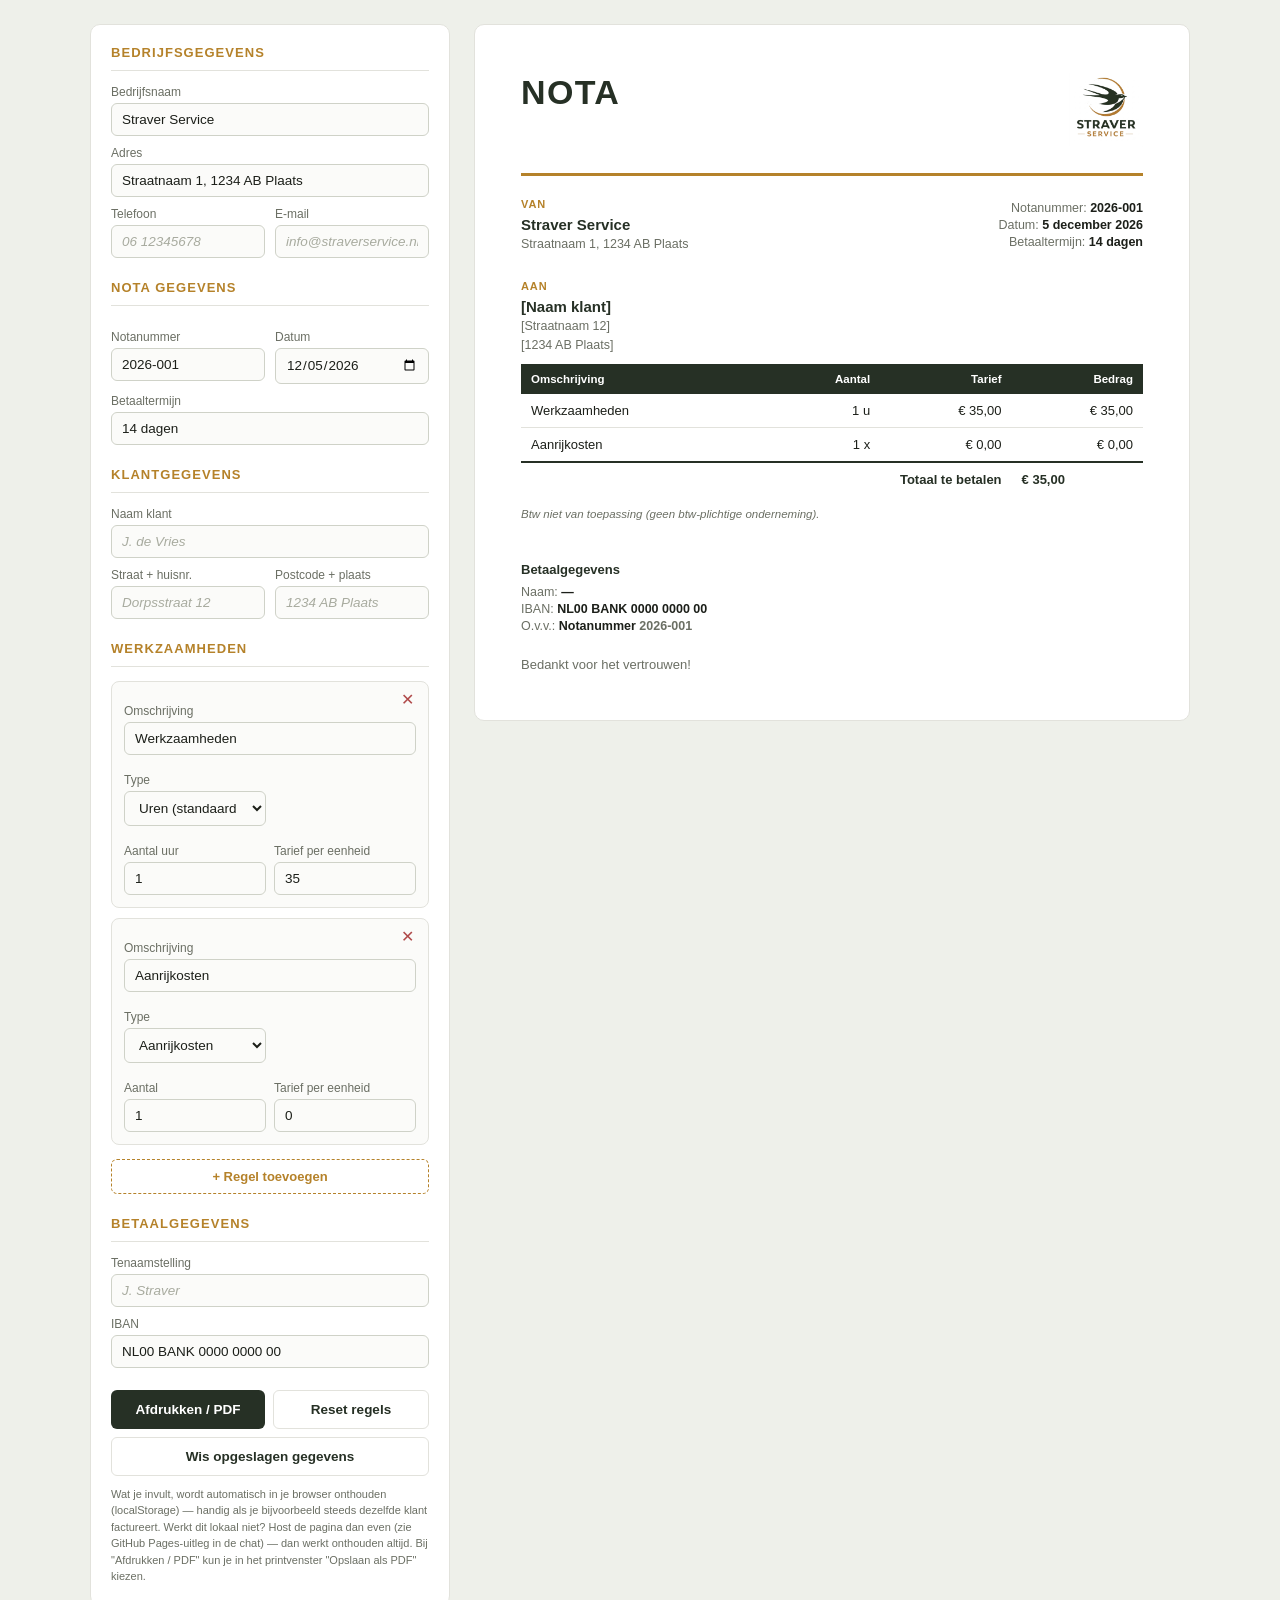
==== index.html @ b3e82c2b "Rename nota_generator_straver_service.html to index.html" ====
<!DOCTYPE html>
<html lang="nl">
<head>
<meta charset="UTF-8">
<meta name="viewport" content="width=device-width, initial-scale=1.0">
<title>Nota generator — Straver Service</title>
<style>
  :root{
    --dark:#263025;
    --dark-soft:#3a4636;
    --gold:#B5822A;
    --gold-soft:#d9ac5c;
    --paper:#ffffff;
    --bg:#eef0ea;
    --line:#e2e2dc;
    --text:#1c1f19;
    --muted:#6b6f64;
  }
  *{box-sizing:border-box;}
  body{
    margin:0;
    font-family: "Segoe UI", Arial, sans-serif;
    background:var(--bg);
    color:var(--text);
    padding:24px;
  }
  .app{
    max-width:1100px;
    margin:0 auto;
    display:grid;
    grid-template-columns: 360px 1fr;
    gap:24px;
  }
  @media (max-width: 880px){
    .app{grid-template-columns: 1fr;}
  }

  /* ---- Controls panel ---- */
  .panel{
    background:var(--paper);
    border:1px solid var(--line);
    border-radius:10px;
    padding:20px;
    align-self:start;
    position:sticky;
    top:24px;
  }
  .panel h2{
    font-size:13px;
    letter-spacing:.08em;
    text-transform:uppercase;
    color:var(--gold);
    margin:0 0 14px 0;
    border-bottom:1px solid var(--line);
    padding-bottom:10px;
  }
  .panel h2.second{ margin-top:22px; }
  label{
    display:block;
    font-size:12px;
    color:var(--muted);
    margin:10px 0 4px;
  }
  input[type=text], input[type=number], input[type=date], select, textarea{
    width:100%;
    padding:8px 10px;
    border:1px solid #cfd2c8;
    border-radius:6px;
    font-size:13.5px;
    font-family:inherit;
    background:#fbfbf9;
    color:var(--text);
  }
  input:focus, select:focus, textarea:focus{
    outline:2px solid var(--gold-soft);
    outline-offset:0;
    border-color:var(--gold);
  }
  ::placeholder{
    color:#a8ab9f;
    opacity:1;
    font-style:italic;
  }
  .row2{ display:grid; grid-template-columns:1fr 1fr; gap:10px; }

  .lines{ margin-top:8px; }
  .line-card{
    border:1px solid var(--line);
    border-radius:8px;
    padding:12px;
    margin-bottom:10px;
    background:#fbfbf9;
    position:relative;
  }
  .line-card .remove{
    position:absolute;
    top:8px; right:8px;
    border:none;
    background:none;
    color:#b04a4a;
    font-size:16px;
    cursor:pointer;
    line-height:1;
    padding:2px 6px;
    border-radius:4px;
  }
  .line-card .remove:hover{ background:#f4dede; }
  .line-grid{
    display:grid;
    grid-template-columns: 1fr 1fr;
    gap:8px;
  }
  .line-grid .full{ grid-column:1 / -1; }

  .add-btn{
    width:100%;
    padding:9px;
    border:1px dashed var(--gold);
    background:transparent;
    color:var(--gold);
    border-radius:6px;
    cursor:pointer;
    font-size:13px;
    font-weight:600;
    margin-top:4px;
  }
  .add-btn:hover{ background:#fbf3e6; }

  .actions{
    margin-top:22px;
    display:flex;
    gap:8px;
  }
  .btn{
    flex:1;
    padding:11px;
    border-radius:6px;
    border:none;
    font-size:13.5px;
    font-weight:600;
    cursor:pointer;
  }
  .btn-primary{ background:var(--dark); color:#fff; }
  .btn-primary:hover{ background:var(--dark-soft); }
  .btn-ghost{ background:#fff; color:var(--dark); border:1px solid var(--line); }
  .btn-ghost:hover{ background:#f4f4f0; }
  .hint{ font-size:11px; color:var(--muted); margin-top:10px; line-height:1.5; }

  /* ---- Preview / printable nota ---- */
  .preview-wrap{ min-width:0; }
  #nota{
    background:var(--paper);
    border:1px solid var(--line);
    border-radius:10px;
    padding:48px 46px;
    min-height:600px;
  }
  .nota-header{
    display:flex;
    justify-content:space-between;
    align-items:flex-start;
    margin-bottom:26px;
  }
  .nota-title{
    font-size:34px;
    font-weight:800;
    letter-spacing:.04em;
    color:var(--dark);
  }
  .nota-header img{
    height:74px;
    width:74px;
    object-fit:contain;
  }
  .nota-divider{
    border:none;
    border-top:3px solid var(--gold);
    margin:0 0 22px 0;
  }
  .grid-2{
    display:grid;
    grid-template-columns:1fr 1fr;
    gap:20px;
    margin-bottom:26px;
  }
  .block-label{
    font-size:11px;
    letter-spacing:.08em;
    color:var(--gold);
    font-weight:700;
    margin-bottom:6px;
  }
  .biz-name{ font-weight:700; font-size:15px; color:var(--dark); margin-bottom:2px;}
  .muted-line{ font-size:12.5px; color:var(--muted); line-height:1.5; }
  .kv{ font-size:12.5px; margin:3px 0; }
  .kv b{ color:var(--text); }
  .kv span{ color:var(--muted); }

  table.items{
    width:100%;
    border-collapse:collapse;
    margin-top:6px;
  }
  table.items thead th{
    background:var(--dark);
    color:#fff;
    font-size:11.5px;
    text-align:left;
    padding:9px 10px;
    font-weight:600;
  }
  table.items thead th.num{ text-align:right; }
  table.items tbody td{
    padding:9px 10px;
    border-bottom:1px solid var(--line);
    font-size:13px;
    vertical-align:top;
  }
  table.items tbody td.num{ text-align:right; white-space:nowrap; }
  table.items tfoot td{
    padding:9px 10px;
    font-size:13px;
  }
  .total-row td{
    font-weight:800;
    font-size:15px;
    color:var(--dark);
    border-top:2px solid var(--dark);
  }
  .btw-note{
    font-size:11.5px;
    color:var(--muted);
    font-style:italic;
    margin-top:12px;
  }
  .pay-block{
    margin-top:26px;
    padding-top:16px;
  }
  .pay-title{
    font-weight:700;
    color:var(--dark);
    font-size:13px;
    margin-bottom:8px;
  }
  .thanks{
    margin-top:24px;
    font-size:13px;
    color:var(--muted);
  }

  @media print{
    body{ background:#fff; padding:0; }
    .panel{ display:none; }
    .app{ display:block; }
    #nota{ border:none; border-radius:0; padding:0; }
    .preview-wrap{ margin:0; }
  }
</style>
</head>
<body>

<div class="app">

  <!-- ============ CONTROLS ============ -->
  <div class="panel">
    <h2>Bedrijfsgegevens</h2>
    <label>Bedrijfsnaam</label>
    <input type="text" id="bizName" value="Straver Service" placeholder="Straver Service">
    <label>Adres</label>
    <input type="text" id="bizStreet" value="Straatnaam 1, 1234 AB Plaats" placeholder="Straatnaam 1, 1234 AB Plaats">
    <div class="row2">
      <div>
        <label>Telefoon</label>
        <input type="text" id="bizPhone" placeholder="06 12345678">
      </div>
      <div>
        <label>E-mail</label>
        <input type="text" id="bizEmail" placeholder="info@straverservice.nl">
      </div>
    </div>

    <h2 class="second">Nota gegevens</h2>
    <div class="row2">
      <div>
        <label>Notanummer</label>
        <input type="text" id="notaNr" value="2026-001" placeholder="2026-001">
      </div>
      <div>
        <label>Datum</label>
        <input type="date" id="notaDate">
      </div>
    </div>
    <label>Betaaltermijn</label>
    <input type="text" id="payTerm" value="14 dagen" placeholder="14 dagen">

    <h2 class="second">Klantgegevens</h2>
    <label>Naam klant</label>
    <input type="text" id="clientName" placeholder="J. de Vries">
    <div class="row2">
      <div>
        <label>Straat + huisnr.</label>
        <input type="text" id="clientStreet" placeholder="Dorpsstraat 12">
      </div>
      <div>
        <label>Postcode + plaats</label>
        <input type="text" id="clientCity" placeholder="1234 AB Plaats">
      </div>
    </div>

    <h2 class="second">Werkzaamheden</h2>
    <div class="lines" id="lines"></div>
    <button class="add-btn" id="addLine" type="button">+ Regel toevoegen</button>

    <h2 class="second">Betaalgegevens</h2>
    <label>Tenaamstelling</label>
    <input type="text" id="payName" placeholder="J. Straver">
    <label>IBAN</label>
    <input type="text" id="iban" value="NL00 BANK 0000 0000 00" placeholder="NL00 BANK 0000 0000 00">

    <div class="actions">
      <button class="btn btn-primary" id="printBtn" type="button">Afdrukken / PDF</button>
      <button class="btn btn-ghost" id="resetBtn" type="button">Reset regels</button>
    </div>
    <div class="actions" style="margin-top:8px;">
      <button class="btn btn-ghost" id="clearSavedBtn" type="button" style="flex:1;">Wis opgeslagen gegevens</button>
    </div>
    <div class="hint">
      <span id="saveStatus" style="color:var(--gold); font-weight:600;"></span>
      Wat je invult, wordt automatisch in je browser onthouden (localStorage) — handig als je bijvoorbeeld steeds dezelfde klant factureert.
      Werkt dit lokaal niet? Host de pagina dan even (zie GitHub Pages-uitleg in de chat) — dan werkt onthouden altijd.
      Bij "Afdrukken / PDF" kun je in het printvenster "Opslaan als PDF" kiezen.
    </div>
  </div>

  <!-- ============ PREVIEW ============ -->
  <div class="preview-wrap">
    <div id="nota">
      <div class="nota-header">
        <div class="nota-title">NOTA</div>
        <img id="logoImg" src="[data-uri]" alt="Straver Service logo">
      </div>
      <hr class="nota-divider">

      <div class="grid-2">
        <div>
          <div class="block-label">VAN</div>
          <div class="biz-name" id="pvBizName">Straver Service</div>
          <div class="muted-line" id="pvBizStreet">Straatnaam 1, 1234 AB Plaats</div>
          <div class="muted-line" id="pvBizContact"></div>
        </div>
        <div style="text-align:right;">
          <div class="kv"><span>Notanummer:</span> <b id="pvNotaNr">2026-001</b></div>
          <div class="kv"><span>Datum:</span> <b id="pvDate">—</b></div>
          <div class="kv"><span>Betaaltermijn:</span> <b id="pvTerm">14 dagen</b></div>
        </div>
      </div>

      <div class="grid-2" style="margin-bottom:10px;">
        <div>
          <div class="block-label">AAN</div>
          <div class="biz-name" id="pvClientName">[Naam klant]</div>
          <div class="muted-line" id="pvClientStreet">[Straatnaam 12]</div>
          <div class="muted-line" id="pvClientCity">[1234 AB Plaats]</div>
        </div>
        <div></div>
      </div>

      <table class="items">
        <thead>
          <tr>
            <th>Omschrijving</th>
            <th class="num">Aantal</th>
            <th class="num">Tarief</th>
            <th class="num">Bedrag</th>
          </tr>
        </thead>
        <tbody id="itemsBody"></tbody>
        <tfoot>
          <tr class="total-row">
            <td colspan="3" style="text-align:right;">Totaal te betalen</td>
            <td class="num" id="pvTotal">€ 0,00</td>
          </tr>
        </tfoot>
      </table>
      <div class="btw-note">Btw niet van toepassing (geen btw-plichtige onderneming).</div>

      <div class="pay-block">
        <div class="pay-title">Betaalgegevens</div>
        <div class="kv"><span>Naam:</span> <b id="pvPayName">—</b></div>
        <div class="kv"><span>IBAN:</span> <b id="pvIban">NL00 BANK 0000 0000 00</b></div>
        <div class="kv"><span>O.v.v.:</span> <b>Notanummer <span id="pvNotaNr2">2026-001</span></b></div>
      </div>

      <div class="thanks">Bedankt voor het vertrouwen!</div>
    </div>
  </div>

</div>

<script>
const DEFAULT_RATE = 35;
const STORAGE_KEY = "straver-service-nota";

let lines = [
  { type: "uren", omschrijving: "Werkzaamheden", aantal: 1, tarief: DEFAULT_RATE },
  { type: "aanrij", omschrijving: "Aanrijkosten", aantal: 1, tarief: 0 }
];

const FIELD_IDS = ["bizName","bizStreet","bizPhone","bizEmail","notaNr","payTerm","clientName","clientStreet","clientCity","payName","iban"];

function saveState(){
  try{
    const data = { fields: {}, lines };
    FIELD_IDS.forEach(id => data.fields[id] = document.getElementById(id).value);
    localStorage.setItem(STORAGE_KEY, JSON.stringify(data));
    const status = document.getElementById("saveStatus");
    if(status){
      status.textContent = "Opgeslagen ✓";
      clearTimeout(status._t);
      status._t = setTimeout(() => status.textContent = "", 1500);
    }
  }catch(e){
    // localStorage not available (e.g. inside a sandboxed preview) — fail silently
  }
}

function loadState(){
  try{
    const raw = localStorage.getItem(STORAGE_KEY);
    if(!raw) return false;
    const data = JSON.parse(raw);
    if(data.fields){
      FIELD_IDS.forEach(id => {
        if(id in data.fields) document.getElementById(id).value = data.fields[id];
      });
    }
    if(Array.isArray(data.lines) && data.lines.length){
      lines = data.lines;
    }
    return true;
  }catch(e){
    return false;
  }
}

const linesEl = document.getElementById("lines");
const itemsBody = document.getElementById("itemsBody");

function fmtEuro(n){
  return "€ " + n.toLocaleString("nl-NL", {minimumFractionDigits:2, maximumFractionDigits:2});
}

function lineDescriptionPlaceholder(type){
  if(type === "uren") return "Onderhoud cv-ketel";
  if(type === "aanrij") return "Aanrijkosten (voorrijden)";
  return "Materiaalkosten";
}

function renderControls(){
  linesEl.innerHTML = "";
  lines.forEach((line, i) => {
    const card = document.createElement("div");
    card.className = "line-card";
    card.innerHTML = `
      <button type="button" class="remove" data-i="${i}" title="Regel verwijderen">✕</button>
      <div class="line-grid">
        <div class="full">
          <label>Omschrijving</label>
          <input type="text" data-field="omschrijving" data-i="${i}" value="${escapeAttr(line.omschrijving)}" placeholder="${lineDescriptionPlaceholder(line.type)}">
        </div>
        <div>
          <label>Type</label>
          <select data-field="type" data-i="${i}">
            <option value="uren" ${line.type==="uren"?"selected":""}>Uren (standaard €${DEFAULT_RATE}/u)</option>
            <option value="aanrij" ${line.type==="aanrij"?"selected":""}>Aanrijkosten</option>
            <option value="overig" ${line.type==="overig"?"selected":""}>Overig</option>
          </select>
        </div>
        <div></div>
        <div>
          <label>${line.type === "uren" ? "Aantal uur" : "Aantal"}</label>
          <input type="number" step="0.25" min="0" data-field="aantal" data-i="${i}" value="${line.aantal}" placeholder="${line.type === 'uren' ? '2' : '1'}">
        </div>
        <div>
          <label>Tarief per eenheid</label>
          <input type="number" step="0.01" min="0" data-field="tarief" data-i="${i}" value="${line.tarief}" placeholder="${line.type === 'uren' ? DEFAULT_RATE : '0'}">
        </div>
      </div>
    `;
    linesEl.appendChild(card);
  });

  linesEl.querySelectorAll("input, select").forEach(el => {
    el.addEventListener("input", onLineChange);
    el.addEventListener("change", onLineChange);
  });
  linesEl.querySelectorAll(".remove").forEach(btn => {
    btn.addEventListener("click", () => {
      lines.splice(Number(btn.dataset.i), 1);
      renderControls();
      renderPreview();
      saveState();
    });
  });
}

function onLineChange(e){
  const i = Number(e.target.dataset.i);
  const field = e.target.dataset.field;
  let val = e.target.value;

  if(field === "type"){
    lines[i].type = val;
    if(val === "uren" && (!lines[i].tarief || lines[i].tarief == 0)) lines[i].tarief = DEFAULT_RATE;
    renderControls(); // relabel "aantal" field
  } else if(field === "aantal" || field === "tarief"){
    lines[i][field] = parseFloat(val) || 0;
  } else {
    lines[i][field] = val;
  }
  renderPreview();
  saveState();
}

function escapeAttr(s){
  return String(s).replace(/"/g, "&quot;");
}
function escapeHtml(s){
  return String(s).replace(/&/g,"&amp;").replace(/</g,"&lt;").replace(/>/g,"&gt;");
}

function renderPreview(){
  // business
  document.getElementById("pvBizName").textContent = document.getElementById("bizName").value || "—";
  document.getElementById("pvBizStreet").textContent = document.getElementById("bizStreet").value || "";
  const phone = document.getElementById("bizPhone").value;
  const email = document.getElementById("bizEmail").value;
  document.getElementById("pvBizContact").textContent = [phone, email].filter(Boolean).join(" · ");

  // nota meta
  document.getElementById("pvNotaNr").textContent = document.getElementById("notaNr").value || "—";
  document.getElementById("pvNotaNr2").textContent = document.getElementById("notaNr").value || "—";
  const dateVal = document.getElementById("notaDate").value;
  document.getElementById("pvDate").textContent = dateVal ? formatDateNL(dateVal) : "—";
  document.getElementById("pvTerm").textContent = document.getElementById("payTerm").value || "—";

  // client
  document.getElementById("pvClientName").textContent = document.getElementById("clientName").value || "[Naam klant]";
  document.getElementById("pvClientStreet").textContent = document.getElementById("clientStreet").value || "[Straatnaam 12]";
  document.getElementById("pvClientCity").textContent = document.getElementById("clientCity").value || "[1234 AB Plaats]";

  // payment
  document.getElementById("pvPayName").textContent = document.getElementById("payName").value || "—";
  document.getElementById("pvIban").textContent = document.getElementById("iban").value || "—";

  // items
  itemsBody.innerHTML = "";
  let total = 0;
  lines.forEach(line => {
    const bedrag = (line.aantal || 0) * (line.tarief || 0);
    total += bedrag;
    const unitLabel = line.type === "uren" ? "u" : (line.type === "aanrij" ? "x" : "x");
    const tr = document.createElement("tr");
    tr.innerHTML = `
      <td>${escapeHtml(line.omschrijving || "")}</td>
      <td class="num">${line.aantal} ${unitLabel}</td>
      <td class="num">${fmtEuro(line.tarief || 0)}</td>
      <td class="num">${fmtEuro(bedrag)}</td>
    `;
    itemsBody.appendChild(tr);
  });
  document.getElementById("pvTotal").textContent = fmtEuro(total);
}

function formatDateNL(isoDate){
  const months = ["januari","februari","maart","april","mei","juni","juli","augustus","september","oktober","november","december"];
  const [y,m,d] = isoDate.split("-").map(Number);
  return `${d} ${months[m-1]} ${y}`;
}

// wire up top-level fields
["bizName","bizStreet","bizPhone","bizEmail","notaNr","notaDate","payTerm","clientName","clientStreet","clientCity","payName","iban"]
  .forEach(id => {
    document.getElementById(id).addEventListener("input", () => { renderPreview(); saveState(); });
    document.getElementById(id).addEventListener("change", () => { renderPreview(); saveState(); });
  });

document.getElementById("addLine").addEventListener("click", () => {
  lines.push({ type: "overig", omschrijving: "", aantal: 1, tarief: 0 });
  renderControls();
  renderPreview();
  saveState();
});

document.getElementById("resetBtn").addEventListener("click", () => {
  lines = [
    { type: "uren", omschrijving: "Werkzaamheden", aantal: 1, tarief: DEFAULT_RATE },
    { type: "aanrij", omschrijving: "Aanrijkosten", aantal: 1, tarief: 0 }
  ];
  renderControls();
  renderPreview();
  saveState();
});

document.getElementById("clearSavedBtn").addEventListener("click", () => {
  try{ localStorage.removeItem(STORAGE_KEY); }catch(e){}
  location.reload();
});

document.getElementById("printBtn").addEventListener("click", () => window.print());

// load previously saved data (if any), then set today's date, then render
const hadSavedData = loadState();
(function initDate(){
  const today = new Date();
  const iso = today.toISOString().slice(0,10);
  document.getElementById("notaDate").value = iso;
})();

renderControls();
renderPreview();
</script>

</body>
</html>
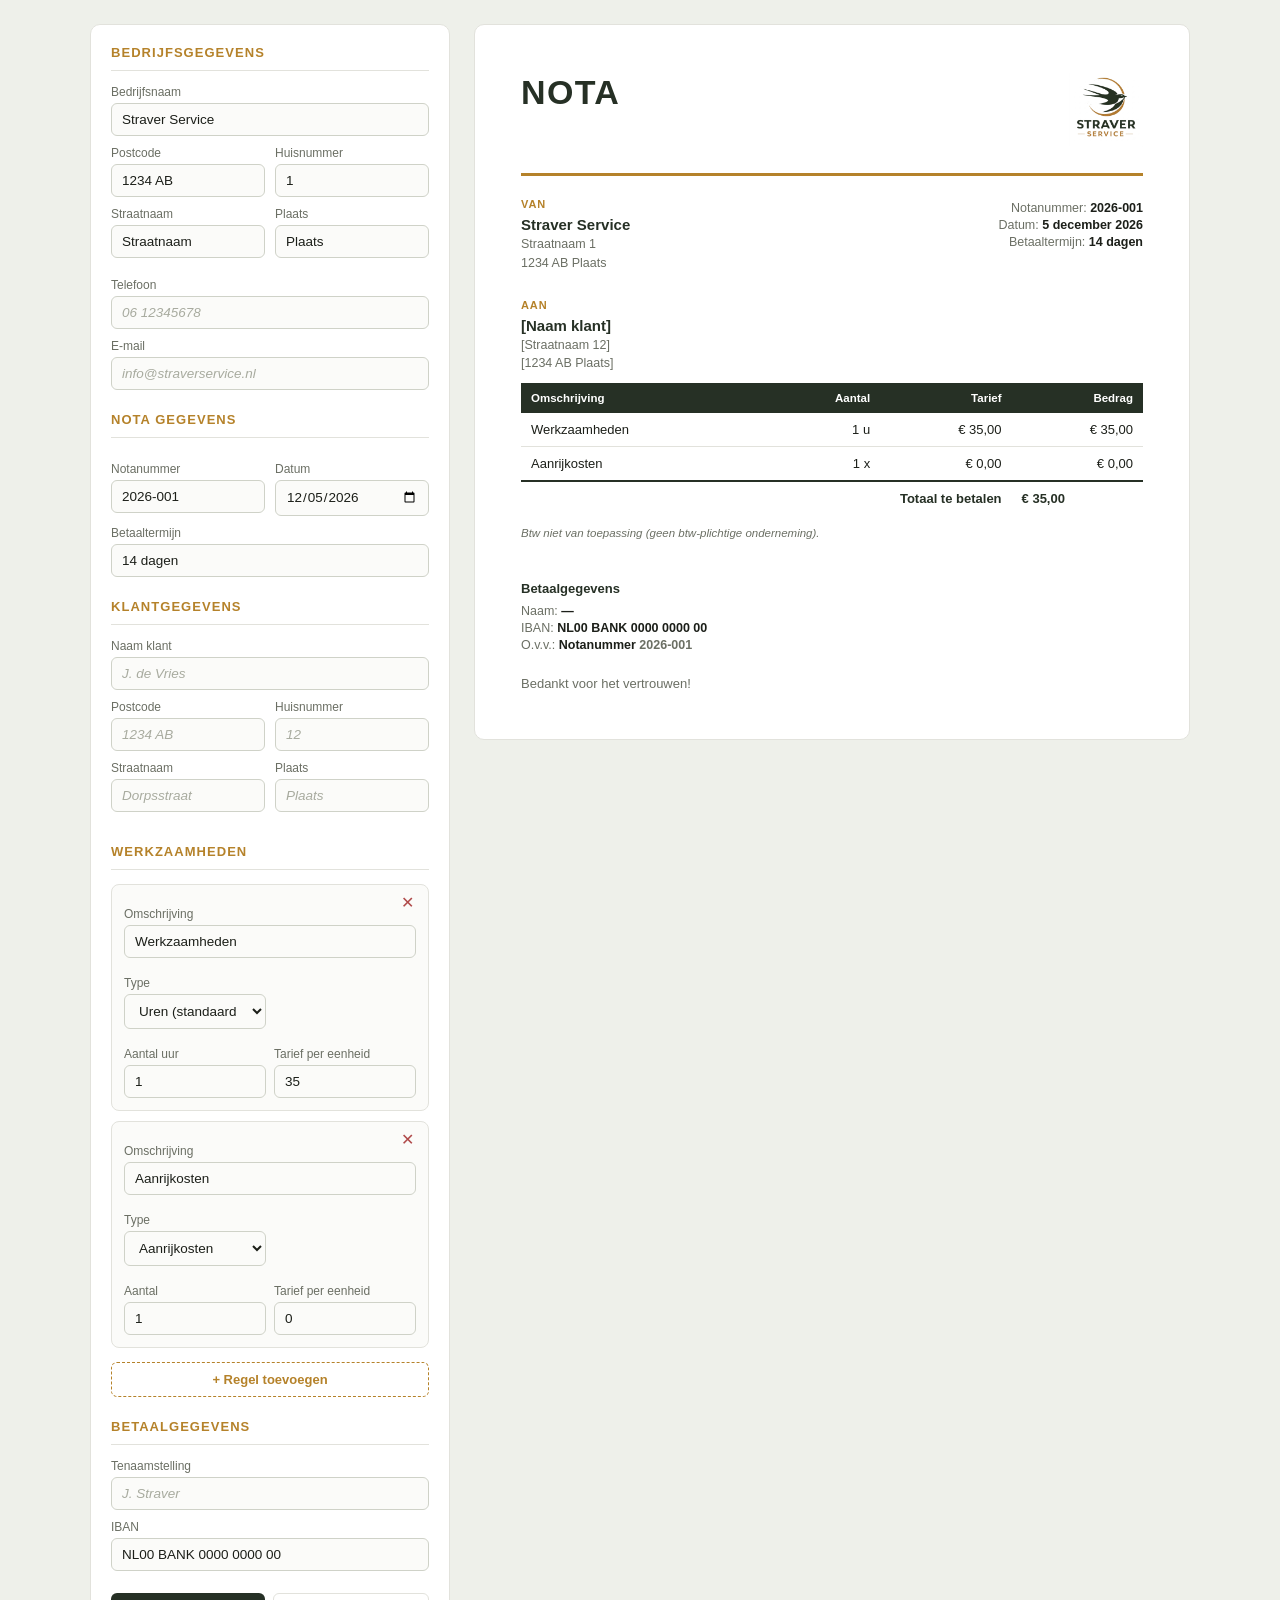
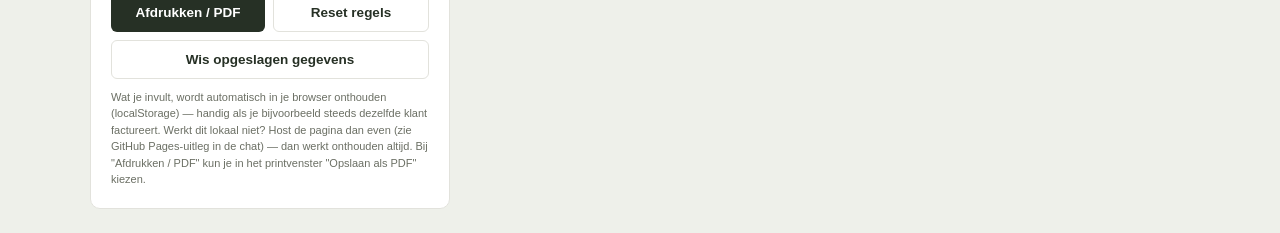
==== commit 3f69aa1f: "Rename nota_generator_straver_service.html to index.html" ====
--- a/index.html
+++ b/index.html
@@ -82,6 +82,12 @@
     font-style:italic;
   }
   .row2{ display:grid; grid-template-columns:1fr 1fr; gap:10px; }
+  .autofill-hint{
+    font-size:11px;
+    color:var(--gold);
+    margin:-4px 0 10px 2px;
+    min-height:14px;
+  }
 
   .lines{ margin-top:8px; }
   .line-card{
@@ -267,18 +273,31 @@
     <h2>Bedrijfsgegevens</h2>
     <label>Bedrijfsnaam</label>
     <input type="text" id="bizName" value="Straver Service" placeholder="Straver Service">
-    <label>Adres</label>
-    <input type="text" id="bizStreet" value="Straatnaam 1, 1234 AB Plaats" placeholder="Straatnaam 1, 1234 AB Plaats">
     <div class="row2">
       <div>
-        <label>Telefoon</label>
-        <input type="text" id="bizPhone" placeholder="06 12345678">
-      </div>
-      <div>
-        <label>E-mail</label>
-        <input type="text" id="bizEmail" placeholder="info@straverservice.nl">
-      </div>
-    </div>
+        <label>Postcode</label>
+        <input type="text" id="bizPostcode" value="1234 AB" placeholder="1234 AB">
+      </div>
+      <div>
+        <label>Huisnummer</label>
+        <input type="text" id="bizHuisnr" value="1" placeholder="1">
+      </div>
+    </div>
+    <div class="row2">
+      <div>
+        <label>Straatnaam</label>
+        <input type="text" id="bizStreet" value="Straatnaam" placeholder="Straatnaam">
+      </div>
+      <div>
+        <label>Plaats</label>
+        <input type="text" id="bizCity" value="Plaats" placeholder="Plaats">
+      </div>
+    </div>
+    <div class="autofill-hint" id="bizAutofillHint"></div>
+    <label>Telefoon</label>
+    <input type="text" id="bizPhone" placeholder="06 12345678">
+    <label>E-mail</label>
+    <input type="text" id="bizEmail" placeholder="info@straverservice.nl">
 
     <h2 class="second">Nota gegevens</h2>
     <div class="row2">
@@ -299,14 +318,25 @@
     <input type="text" id="clientName" placeholder="J. de Vries">
     <div class="row2">
       <div>
-        <label>Straat + huisnr.</label>
-        <input type="text" id="clientStreet" placeholder="Dorpsstraat 12">
-      </div>
-      <div>
-        <label>Postcode + plaats</label>
-        <input type="text" id="clientCity" placeholder="1234 AB Plaats">
-      </div>
-    </div>
+        <label>Postcode</label>
+        <input type="text" id="clientPostcode" placeholder="1234 AB">
+      </div>
+      <div>
+        <label>Huisnummer</label>
+        <input type="text" id="clientHuisnr" placeholder="12">
+      </div>
+    </div>
+    <div class="row2">
+      <div>
+        <label>Straatnaam</label>
+        <input type="text" id="clientStreet" placeholder="Dorpsstraat">
+      </div>
+      <div>
+        <label>Plaats</label>
+        <input type="text" id="clientCity" placeholder="Plaats">
+      </div>
+    </div>
+    <div class="autofill-hint" id="clientAutofillHint"></div>
 
     <h2 class="second">Werkzaamheden</h2>
     <div class="lines" id="lines"></div>
@@ -346,7 +376,8 @@
         <div>
           <div class="block-label">VAN</div>
           <div class="biz-name" id="pvBizName">Straver Service</div>
-          <div class="muted-line" id="pvBizStreet">Straatnaam 1, 1234 AB Plaats</div>
+          <div class="muted-line" id="pvBizStreet">Straatnaam 1</div>
+          <div class="muted-line" id="pvBizPostcodeCity">1234 AB Plaats</div>
           <div class="muted-line" id="pvBizContact"></div>
         </div>
         <div style="text-align:right;">
@@ -407,7 +438,7 @@
   { type: "aanrij", omschrijving: "Aanrijkosten", aantal: 1, tarief: 0 }
 ];
 
-const FIELD_IDS = ["bizName","bizStreet","bizPhone","bizEmail","notaNr","payTerm","clientName","clientStreet","clientCity","payName","iban"];
+const FIELD_IDS = ["bizName","bizPostcode","bizHuisnr","bizStreet","bizCity","bizPhone","bizEmail","notaNr","payTerm","clientName","clientPostcode","clientHuisnr","clientStreet","clientCity","payName","iban"];
 
 function saveState(){
   try{
@@ -455,6 +486,42 @@
   if(type === "uren") return "Onderhoud cv-ketel";
   if(type === "aanrij") return "Aanrijkosten (voorrijden)";
   return "Materiaalkosten";
+}
+
+// Auto-fill straatnaam + plaats based on postcode + huisnummer,
+// using the free, public PDOK Locatieserver (Dutch government open data, no API key needed).
+async function autofillAddress(prefix){
+  const postcode = document.getElementById(prefix + "Postcode").value.trim();
+  const huisnr = document.getElementById(prefix + "Huisnr").value.trim();
+  const hint = document.getElementById(prefix + "AutofillHint");
+
+  // basic Dutch postcode shape check: 4 digits + 2 letters (spaces optional)
+  const postcodeClean = postcode.replace(/\s+/g, "");
+  if(!/^[1-9][0-9]{3}[A-Za-z]{2}$/.test(postcodeClean) || !huisnr){
+    return;
+  }
+
+  if(hint) hint.textContent = "Adres opzoeken…";
+
+  try{
+    const query = `${postcodeClean} ${huisnr}`;
+    const url = `https://api.pdok.nl/bzk/locatieserver/search/v3_1/free?q=${encodeURIComponent(query)}&fq=type:adres&rows=1`;
+    const res = await fetch(url);
+    if(!res.ok) throw new Error("request failed");
+    const data = await res.json();
+    const doc = data && data.response && data.response.docs && data.response.docs[0];
+    if(doc){
+      if(doc.straatnaam) document.getElementById(prefix + "Street").value = doc.straatnaam;
+      if(doc.woonplaatsnaam) document.getElementById(prefix + "City").value = doc.woonplaatsnaam;
+      if(hint) hint.textContent = "Straat en plaats automatisch ingevuld ✓";
+      renderPreview();
+      saveState();
+    }else{
+      if(hint) hint.textContent = "Geen adres gevonden — vul zelf aan.";
+    }
+  }catch(e){
+    if(hint) hint.textContent = "Opzoeken mislukt (geen verbinding?) — vul zelf aan.";
+  }
 }
 
 function renderControls(){
@@ -533,7 +600,12 @@
 function renderPreview(){
   // business
   document.getElementById("pvBizName").textContent = document.getElementById("bizName").value || "—";
-  document.getElementById("pvBizStreet").textContent = document.getElementById("bizStreet").value || "";
+  const bizStreet = document.getElementById("bizStreet").value;
+  const bizHuisnr = document.getElementById("bizHuisnr").value;
+  const bizPostcode = document.getElementById("bizPostcode").value;
+  const bizCity = document.getElementById("bizCity").value;
+  document.getElementById("pvBizStreet").textContent = [bizStreet, bizHuisnr].filter(Boolean).join(" ");
+  document.getElementById("pvBizPostcodeCity").textContent = [bizPostcode, bizCity].filter(Boolean).join(" ");
   const phone = document.getElementById("bizPhone").value;
   const email = document.getElementById("bizEmail").value;
   document.getElementById("pvBizContact").textContent = [phone, email].filter(Boolean).join(" · ");
@@ -547,8 +619,12 @@
 
   // client
   document.getElementById("pvClientName").textContent = document.getElementById("clientName").value || "[Naam klant]";
-  document.getElementById("pvClientStreet").textContent = document.getElementById("clientStreet").value || "[Straatnaam 12]";
-  document.getElementById("pvClientCity").textContent = document.getElementById("clientCity").value || "[1234 AB Plaats]";
+  const clientStreet = document.getElementById("clientStreet").value;
+  const clientHuisnr = document.getElementById("clientHuisnr").value;
+  const clientPostcode = document.getElementById("clientPostcode").value;
+  const clientCity = document.getElementById("clientCity").value;
+  document.getElementById("pvClientStreet").textContent = [clientStreet, clientHuisnr].filter(Boolean).join(" ") || "[Straatnaam 12]";
+  document.getElementById("pvClientCity").textContent = [clientPostcode, clientCity].filter(Boolean).join(" ") || "[1234 AB Plaats]";
 
   // payment
   document.getElementById("pvPayName").textContent = document.getElementById("payName").value || "—";
@@ -580,11 +656,19 @@
 }
 
 // wire up top-level fields
-["bizName","bizStreet","bizPhone","bizEmail","notaNr","notaDate","payTerm","clientName","clientStreet","clientCity","payName","iban"]
+["bizName","bizPostcode","bizHuisnr","bizStreet","bizCity","bizPhone","bizEmail","notaNr","notaDate","payTerm","clientName","clientPostcode","clientHuisnr","clientStreet","clientCity","payName","iban"]
   .forEach(id => {
     document.getElementById(id).addEventListener("input", () => { renderPreview(); saveState(); });
     document.getElementById(id).addEventListener("change", () => { renderPreview(); saveState(); });
   });
+
+// auto-fill straat + plaats when postcode/huisnummer are filled in (on blur, so we don't spam the API while typing)
+["bizPostcode","bizHuisnr"].forEach(id => {
+  document.getElementById(id).addEventListener("blur", () => autofillAddress("biz"));
+});
+["clientPostcode","clientHuisnr"].forEach(id => {
+  document.getElementById(id).addEventListener("blur", () => autofillAddress("client"));
+});
 
 document.getElementById("addLine").addEventListener("click", () => {
   lines.push({ type: "overig", omschrijving: "", aantal: 1, tarief: 0 });
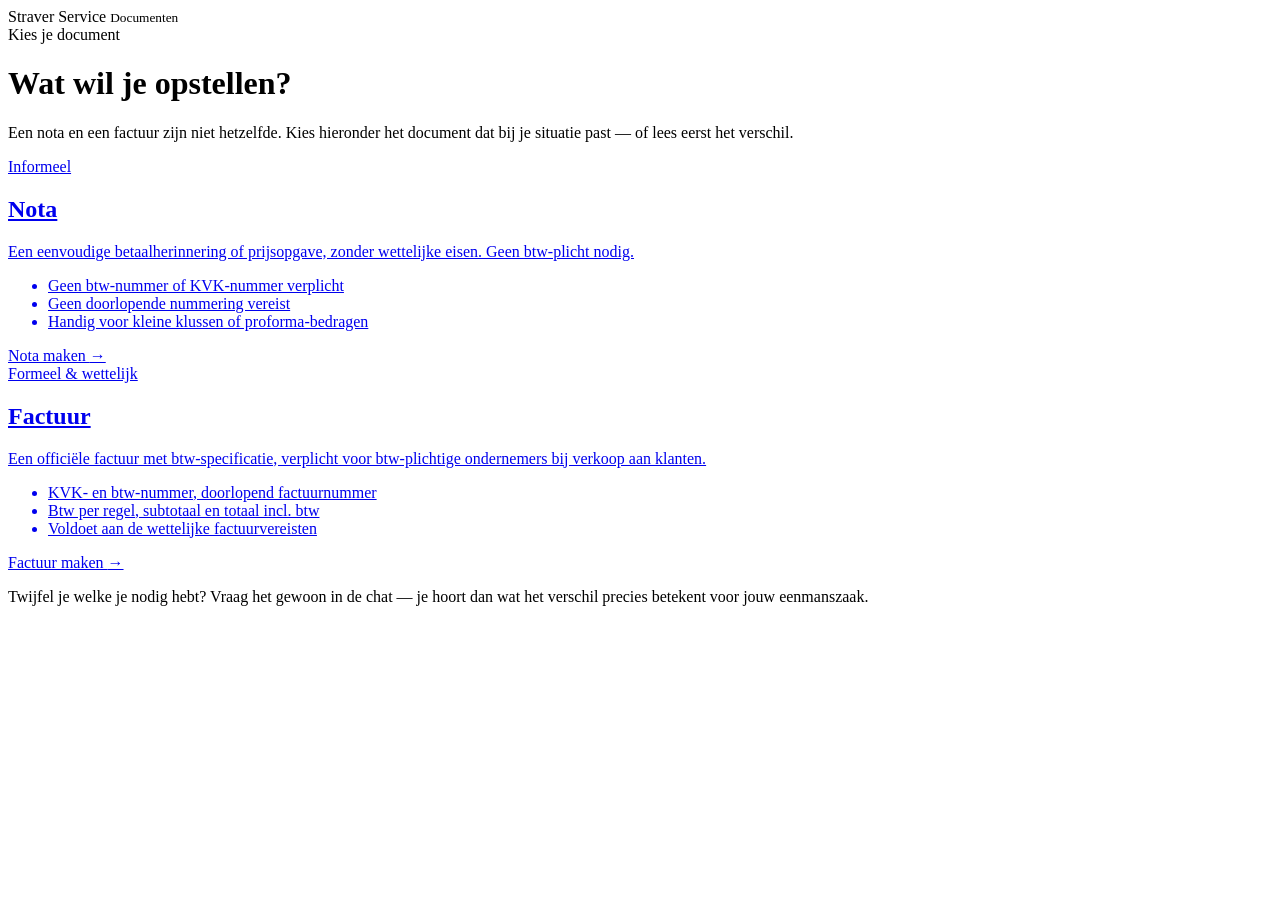
==== commit 8ebe699f: "Create index.html" ====
--- a/index.html
+++ b/index.html
@@ -3,708 +3,50 @@
 <head>
 <meta charset="UTF-8">
 <meta name="viewport" content="width=device-width, initial-scale=1.0">
-<title>Nota generator — Straver Service</title>
-<style>
-  :root{
-    --dark:#263025;
-    --dark-soft:#3a4636;
-    --gold:#B5822A;
-    --gold-soft:#d9ac5c;
-    --paper:#ffffff;
-    --bg:#eef0ea;
-    --line:#e2e2dc;
-    --text:#1c1f19;
-    --muted:#6b6f64;
-  }
-  *{box-sizing:border-box;}
-  body{
-    margin:0;
-    font-family: "Segoe UI", Arial, sans-serif;
-    background:var(--bg);
-    color:var(--text);
-    padding:24px;
-  }
-  .app{
-    max-width:1100px;
-    margin:0 auto;
-    display:grid;
-    grid-template-columns: 360px 1fr;
-    gap:24px;
-  }
-  @media (max-width: 880px){
-    .app{grid-template-columns: 1fr;}
-  }
-
-  /* ---- Controls panel ---- */
-  .panel{
-    background:var(--paper);
-    border:1px solid var(--line);
-    border-radius:10px;
-    padding:20px;
-    align-self:start;
-    position:sticky;
-    top:24px;
-  }
-  .panel h2{
-    font-size:13px;
-    letter-spacing:.08em;
-    text-transform:uppercase;
-    color:var(--gold);
-    margin:0 0 14px 0;
-    border-bottom:1px solid var(--line);
-    padding-bottom:10px;
-  }
-  .panel h2.second{ margin-top:22px; }
-  label{
-    display:block;
-    font-size:12px;
-    color:var(--muted);
-    margin:10px 0 4px;
-  }
-  input[type=text], input[type=number], input[type=date], select, textarea{
-    width:100%;
-    padding:8px 10px;
-    border:1px solid #cfd2c8;
-    border-radius:6px;
-    font-size:13.5px;
-    font-family:inherit;
-    background:#fbfbf9;
-    color:var(--text);
-  }
-  input:focus, select:focus, textarea:focus{
-    outline:2px solid var(--gold-soft);
-    outline-offset:0;
-    border-color:var(--gold);
-  }
-  ::placeholder{
-    color:#a8ab9f;
-    opacity:1;
-    font-style:italic;
-  }
-  .row2{ display:grid; grid-template-columns:1fr 1fr; gap:10px; }
-  .autofill-hint{
-    font-size:11px;
-    color:var(--gold);
-    margin:-4px 0 10px 2px;
-    min-height:14px;
-  }
-
-  .lines{ margin-top:8px; }
-  .line-card{
-    border:1px solid var(--line);
-    border-radius:8px;
-    padding:12px;
-    margin-bottom:10px;
-    background:#fbfbf9;
-    position:relative;
-  }
-  .line-card .remove{
-    position:absolute;
-    top:8px; right:8px;
-    border:none;
-    background:none;
-    color:#b04a4a;
-    font-size:16px;
-    cursor:pointer;
-    line-height:1;
-    padding:2px 6px;
-    border-radius:4px;
-  }
-  .line-card .remove:hover{ background:#f4dede; }
-  .line-grid{
-    display:grid;
-    grid-template-columns: 1fr 1fr;
-    gap:8px;
-  }
-  .line-grid .full{ grid-column:1 / -1; }
-
-  .add-btn{
-    width:100%;
-    padding:9px;
-    border:1px dashed var(--gold);
-    background:transparent;
-    color:var(--gold);
-    border-radius:6px;
-    cursor:pointer;
-    font-size:13px;
-    font-weight:600;
-    margin-top:4px;
-  }
-  .add-btn:hover{ background:#fbf3e6; }
-
-  .actions{
-    margin-top:22px;
-    display:flex;
-    gap:8px;
-  }
-  .btn{
-    flex:1;
-    padding:11px;
-    border-radius:6px;
-    border:none;
-    font-size:13.5px;
-    font-weight:600;
-    cursor:pointer;
-  }
-  .btn-primary{ background:var(--dark); color:#fff; }
-  .btn-primary:hover{ background:var(--dark-soft); }
-  .btn-ghost{ background:#fff; color:var(--dark); border:1px solid var(--line); }
-  .btn-ghost:hover{ background:#f4f4f0; }
-  .hint{ font-size:11px; color:var(--muted); margin-top:10px; line-height:1.5; }
-
-  /* ---- Preview / printable nota ---- */
-  .preview-wrap{ min-width:0; }
-  #nota{
-    background:var(--paper);
-    border:1px solid var(--line);
-    border-radius:10px;
-    padding:48px 46px;
-    min-height:600px;
-  }
-  .nota-header{
-    display:flex;
-    justify-content:space-between;
-    align-items:flex-start;
-    margin-bottom:26px;
-  }
-  .nota-title{
-    font-size:34px;
-    font-weight:800;
-    letter-spacing:.04em;
-    color:var(--dark);
-  }
-  .nota-header img{
-    height:74px;
-    width:74px;
-    object-fit:contain;
-  }
-  .nota-divider{
-    border:none;
-    border-top:3px solid var(--gold);
-    margin:0 0 22px 0;
-  }
-  .grid-2{
-    display:grid;
-    grid-template-columns:1fr 1fr;
-    gap:20px;
-    margin-bottom:26px;
-  }
-  .block-label{
-    font-size:11px;
-    letter-spacing:.08em;
-    color:var(--gold);
-    font-weight:700;
-    margin-bottom:6px;
-  }
-  .biz-name{ font-weight:700; font-size:15px; color:var(--dark); margin-bottom:2px;}
-  .muted-line{ font-size:12.5px; color:var(--muted); line-height:1.5; }
-  .kv{ font-size:12.5px; margin:3px 0; }
-  .kv b{ color:var(--text); }
-  .kv span{ color:var(--muted); }
-
-  table.items{
-    width:100%;
-    border-collapse:collapse;
-    margin-top:6px;
-  }
-  table.items thead th{
-    background:var(--dark);
-    color:#fff;
-    font-size:11.5px;
-    text-align:left;
-    padding:9px 10px;
-    font-weight:600;
-  }
-  table.items thead th.num{ text-align:right; }
-  table.items tbody td{
-    padding:9px 10px;
-    border-bottom:1px solid var(--line);
-    font-size:13px;
-    vertical-align:top;
-  }
-  table.items tbody td.num{ text-align:right; white-space:nowrap; }
-  table.items tfoot td{
-    padding:9px 10px;
-    font-size:13px;
-  }
-  .total-row td{
-    font-weight:800;
-    font-size:15px;
-    color:var(--dark);
-    border-top:2px solid var(--dark);
-  }
-  .btw-note{
-    font-size:11.5px;
-    color:var(--muted);
-    font-style:italic;
-    margin-top:12px;
-  }
-  .pay-block{
-    margin-top:26px;
-    padding-top:16px;
-  }
-  .pay-title{
-    font-weight:700;
-    color:var(--dark);
-    font-size:13px;
-    margin-bottom:8px;
-  }
-  .thanks{
-    margin-top:24px;
-    font-size:13px;
-    color:var(--muted);
-  }
-
-  @media print{
-    body{ background:#fff; padding:0; }
-    .panel{ display:none; }
-    .app{ display:block; }
-    #nota{ border:none; border-radius:0; padding:0; }
-    .preview-wrap{ margin:0; }
-  }
-</style>
+<title>Straver Service — Documenten</title>
+<link rel="stylesheet" href="css/style.css">
 </head>
 <body>
 
-<div class="app">
-
-  <!-- ============ CONTROLS ============ -->
-  <div class="panel">
-    <h2>Bedrijfsgegevens</h2>
-    <label>Bedrijfsnaam</label>
-    <input type="text" id="bizName" value="Straver Service" placeholder="Straver Service">
-    <div class="row2">
-      <div>
-        <label>Postcode</label>
-        <input type="text" id="bizPostcode" value="1234 AB" placeholder="1234 AB">
-      </div>
-      <div>
-        <label>Huisnummer</label>
-        <input type="text" id="bizHuisnr" value="1" placeholder="1">
-      </div>
-    </div>
-    <div class="row2">
-      <div>
-        <label>Straatnaam</label>
-        <input type="text" id="bizStreet" value="Straatnaam" placeholder="Straatnaam">
-      </div>
-      <div>
-        <label>Plaats</label>
-        <input type="text" id="bizCity" value="Plaats" placeholder="Plaats">
-      </div>
-    </div>
-    <div class="autofill-hint" id="bizAutofillHint"></div>
-    <label>Telefoon</label>
-    <input type="text" id="bizPhone" placeholder="06 12345678">
-    <label>E-mail</label>
-    <input type="text" id="bizEmail" placeholder="info@straverservice.nl">
-
-    <h2 class="second">Nota gegevens</h2>
-    <div class="row2">
-      <div>
-        <label>Notanummer</label>
-        <input type="text" id="notaNr" value="2026-001" placeholder="2026-001">
-      </div>
-      <div>
-        <label>Datum</label>
-        <input type="date" id="notaDate">
-      </div>
-    </div>
-    <label>Betaaltermijn</label>
-    <input type="text" id="payTerm" value="14 dagen" placeholder="14 dagen">
-
-    <h2 class="second">Klantgegevens</h2>
-    <label>Naam klant</label>
-    <input type="text" id="clientName" placeholder="J. de Vries">
-    <div class="row2">
-      <div>
-        <label>Postcode</label>
-        <input type="text" id="clientPostcode" placeholder="1234 AB">
-      </div>
-      <div>
-        <label>Huisnummer</label>
-        <input type="text" id="clientHuisnr" placeholder="12">
-      </div>
-    </div>
-    <div class="row2">
-      <div>
-        <label>Straatnaam</label>
-        <input type="text" id="clientStreet" placeholder="Dorpsstraat">
-      </div>
-      <div>
-        <label>Plaats</label>
-        <input type="text" id="clientCity" placeholder="Plaats">
-      </div>
-    </div>
-    <div class="autofill-hint" id="clientAutofillHint"></div>
-
-    <h2 class="second">Werkzaamheden</h2>
-    <div class="lines" id="lines"></div>
-    <button class="add-btn" id="addLine" type="button">+ Regel toevoegen</button>
-
-    <h2 class="second">Betaalgegevens</h2>
-    <label>Tenaamstelling</label>
-    <input type="text" id="payName" placeholder="J. Straver">
-    <label>IBAN</label>
-    <input type="text" id="iban" value="NL00 BANK 0000 0000 00" placeholder="NL00 BANK 0000 0000 00">
-
-    <div class="actions">
-      <button class="btn btn-primary" id="printBtn" type="button">Afdrukken / PDF</button>
-      <button class="btn btn-ghost" id="resetBtn" type="button">Reset regels</button>
-    </div>
-    <div class="actions" style="margin-top:8px;">
-      <button class="btn btn-ghost" id="clearSavedBtn" type="button" style="flex:1;">Wis opgeslagen gegevens</button>
-    </div>
-    <div class="hint">
-      <span id="saveStatus" style="color:var(--gold); font-weight:600;"></span>
-      Wat je invult, wordt automatisch in je browser onthouden (localStorage) — handig als je bijvoorbeeld steeds dezelfde klant factureert.
-      Werkt dit lokaal niet? Host de pagina dan even (zie GitHub Pages-uitleg in de chat) — dan werkt onthouden altijd.
-      Bij "Afdrukken / PDF" kun je in het printvenster "Opslaan als PDF" kiezen.
-    </div>
+  <div class="topbar">
+    <div class="brand">Straver Service <small>Documenten</small></div>
   </div>
 
-  <!-- ============ PREVIEW ============ -->
-  <div class="preview-wrap">
-    <div id="nota">
-      <div class="nota-header">
-        <div class="nota-title">NOTA</div>
-        <img id="logoImg" src="[data-uri]" alt="Straver Service logo">
-      </div>
-      <hr class="nota-divider">
-
-      <div class="grid-2">
-        <div>
-          <div class="block-label">VAN</div>
-          <div class="biz-name" id="pvBizName">Straver Service</div>
-          <div class="muted-line" id="pvBizStreet">Straatnaam 1</div>
-          <div class="muted-line" id="pvBizPostcodeCity">1234 AB Plaats</div>
-          <div class="muted-line" id="pvBizContact"></div>
-        </div>
-        <div style="text-align:right;">
-          <div class="kv"><span>Notanummer:</span> <b id="pvNotaNr">2026-001</b></div>
-          <div class="kv"><span>Datum:</span> <b id="pvDate">—</b></div>
-          <div class="kv"><span>Betaaltermijn:</span> <b id="pvTerm">14 dagen</b></div>
-        </div>
-      </div>
-
-      <div class="grid-2" style="margin-bottom:10px;">
-        <div>
-          <div class="block-label">AAN</div>
-          <div class="biz-name" id="pvClientName">[Naam klant]</div>
-          <div class="muted-line" id="pvClientStreet">[Straatnaam 12]</div>
-          <div class="muted-line" id="pvClientCity">[1234 AB Plaats]</div>
-        </div>
-        <div></div>
-      </div>
-
-      <table class="items">
-        <thead>
-          <tr>
-            <th>Omschrijving</th>
-            <th class="num">Aantal</th>
-            <th class="num">Tarief</th>
-            <th class="num">Bedrag</th>
-          </tr>
-        </thead>
-        <tbody id="itemsBody"></tbody>
-        <tfoot>
-          <tr class="total-row">
-            <td colspan="3" style="text-align:right;">Totaal te betalen</td>
-            <td class="num" id="pvTotal">€ 0,00</td>
-          </tr>
-        </tfoot>
-      </table>
-      <div class="btw-note">Btw niet van toepassing (geen btw-plichtige onderneming).</div>
-
-      <div class="pay-block">
-        <div class="pay-title">Betaalgegevens</div>
-        <div class="kv"><span>Naam:</span> <b id="pvPayName">—</b></div>
-        <div class="kv"><span>IBAN:</span> <b id="pvIban">NL00 BANK 0000 0000 00</b></div>
-        <div class="kv"><span>O.v.v.:</span> <b>Notanummer <span id="pvNotaNr2">2026-001</span></b></div>
-      </div>
-
-      <div class="thanks">Bedankt voor het vertrouwen!</div>
-    </div>
+  <div class="hero">
+    <span class="eyebrow">Kies je document</span>
+    <h1>Wat wil je opstellen?</h1>
+    <p>Een nota en een factuur zijn niet hetzelfde. Kies hieronder het document dat bij je situatie past — of lees eerst het verschil.</p>
   </div>
 
-</div>
+  <div class="choice-grid">
+    <a class="choice-card" href="nota.html">
+      <div class="choice-kicker">Informeel</div>
+      <h2>Nota</h2>
+      <p>Een eenvoudige betaalherinnering of prijsopgave, zonder wettelijke eisen. Geen btw-plicht nodig.</p>
+      <ul>
+        <li>Geen btw-nummer of KVK-nummer verplicht</li>
+        <li>Geen doorlopende nummering vereist</li>
+        <li>Handig voor kleine klussen of proforma-bedragen</li>
+      </ul>
+      <span class="choice-cta">Nota maken <span class="arrow">→</span></span>
+    </a>
 
-<script>
-const DEFAULT_RATE = 35;
-const STORAGE_KEY = "straver-service-nota";
+    <a class="choice-card" href="factuur.html">
+      <div class="choice-kicker">Formeel &amp; wettelijk</div>
+      <h2>Factuur</h2>
+      <p>Een officiële factuur met btw-specificatie, verplicht voor btw-plichtige ondernemers bij verkoop aan klanten.</p>
+      <ul>
+        <li>KVK- en btw-nummer, doorlopend factuurnummer</li>
+        <li>Btw per regel, subtotaal en totaal incl. btw</li>
+        <li>Voldoet aan de wettelijke factuurvereisten</li>
+      </ul>
+      <span class="choice-cta">Factuur maken <span class="arrow">→</span></span>
+    </a>
+  </div>
 
-let lines = [
-  { type: "uren", omschrijving: "Werkzaamheden", aantal: 1, tarief: DEFAULT_RATE },
-  { type: "aanrij", omschrijving: "Aanrijkosten", aantal: 1, tarief: 0 }
-];
-
-const FIELD_IDS = ["bizName","bizPostcode","bizHuisnr","bizStreet","bizCity","bizPhone","bizEmail","notaNr","payTerm","clientName","clientPostcode","clientHuisnr","clientStreet","clientCity","payName","iban"];
-
-function saveState(){
-  try{
-    const data = { fields: {}, lines };
-    FIELD_IDS.forEach(id => data.fields[id] = document.getElementById(id).value);
-    localStorage.setItem(STORAGE_KEY, JSON.stringify(data));
-    const status = document.getElementById("saveStatus");
-    if(status){
-      status.textContent = "Opgeslagen ✓";
-      clearTimeout(status._t);
-      status._t = setTimeout(() => status.textContent = "", 1500);
-    }
-  }catch(e){
-    // localStorage not available (e.g. inside a sandboxed preview) — fail silently
-  }
-}
-
-function loadState(){
-  try{
-    const raw = localStorage.getItem(STORAGE_KEY);
-    if(!raw) return false;
-    const data = JSON.parse(raw);
-    if(data.fields){
-      FIELD_IDS.forEach(id => {
-        if(id in data.fields) document.getElementById(id).value = data.fields[id];
-      });
-    }
-    if(Array.isArray(data.lines) && data.lines.length){
-      lines = data.lines;
-    }
-    return true;
-  }catch(e){
-    return false;
-  }
-}
-
-const linesEl = document.getElementById("lines");
-const itemsBody = document.getElementById("itemsBody");
-
-function fmtEuro(n){
-  return "€ " + n.toLocaleString("nl-NL", {minimumFractionDigits:2, maximumFractionDigits:2});
-}
-
-function lineDescriptionPlaceholder(type){
-  if(type === "uren") return "Onderhoud cv-ketel";
-  if(type === "aanrij") return "Aanrijkosten (voorrijden)";
-  return "Materiaalkosten";
-}
-
-// Auto-fill straatnaam + plaats based on postcode + huisnummer,
-// using the free, public PDOK Locatieserver (Dutch government open data, no API key needed).
-async function autofillAddress(prefix){
-  const postcode = document.getElementById(prefix + "Postcode").value.trim();
-  const huisnr = document.getElementById(prefix + "Huisnr").value.trim();
-  const hint = document.getElementById(prefix + "AutofillHint");
-
-  // basic Dutch postcode shape check: 4 digits + 2 letters (spaces optional)
-  const postcodeClean = postcode.replace(/\s+/g, "");
-  if(!/^[1-9][0-9]{3}[A-Za-z]{2}$/.test(postcodeClean) || !huisnr){
-    return;
-  }
-
-  if(hint) hint.textContent = "Adres opzoeken…";
-
-  try{
-    const query = `${postcodeClean} ${huisnr}`;
-    const url = `https://api.pdok.nl/bzk/locatieserver/search/v3_1/free?q=${encodeURIComponent(query)}&fq=type:adres&rows=1`;
-    const res = await fetch(url);
-    if(!res.ok) throw new Error("request failed");
-    const data = await res.json();
-    const doc = data && data.response && data.response.docs && data.response.docs[0];
-    if(doc){
-      if(doc.straatnaam) document.getElementById(prefix + "Street").value = doc.straatnaam;
-      if(doc.woonplaatsnaam) document.getElementById(prefix + "City").value = doc.woonplaatsnaam;
-      if(hint) hint.textContent = "Straat en plaats automatisch ingevuld ✓";
-      renderPreview();
-      saveState();
-    }else{
-      if(hint) hint.textContent = "Geen adres gevonden — vul zelf aan.";
-    }
-  }catch(e){
-    if(hint) hint.textContent = "Opzoeken mislukt (geen verbinding?) — vul zelf aan.";
-  }
-}
-
-function renderControls(){
-  linesEl.innerHTML = "";
-  lines.forEach((line, i) => {
-    const card = document.createElement("div");
-    card.className = "line-card";
-    card.innerHTML = `
-      <button type="button" class="remove" data-i="${i}" title="Regel verwijderen">✕</button>
-      <div class="line-grid">
-        <div class="full">
-          <label>Omschrijving</label>
-          <input type="text" data-field="omschrijving" data-i="${i}" value="${escapeAttr(line.omschrijving)}" placeholder="${lineDescriptionPlaceholder(line.type)}">
-        </div>
-        <div>
-          <label>Type</label>
-          <select data-field="type" data-i="${i}">
-            <option value="uren" ${line.type==="uren"?"selected":""}>Uren (standaard €${DEFAULT_RATE}/u)</option>
-            <option value="aanrij" ${line.type==="aanrij"?"selected":""}>Aanrijkosten</option>
-            <option value="overig" ${line.type==="overig"?"selected":""}>Overig</option>
-          </select>
-        </div>
-        <div></div>
-        <div>
-          <label>${line.type === "uren" ? "Aantal uur" : "Aantal"}</label>
-          <input type="number" step="0.25" min="0" data-field="aantal" data-i="${i}" value="${line.aantal}" placeholder="${line.type === 'uren' ? '2' : '1'}">
-        </div>
-        <div>
-          <label>Tarief per eenheid</label>
-          <input type="number" step="0.01" min="0" data-field="tarief" data-i="${i}" value="${line.tarief}" placeholder="${line.type === 'uren' ? DEFAULT_RATE : '0'}">
-        </div>
-      </div>
-    `;
-    linesEl.appendChild(card);
-  });
-
-  linesEl.querySelectorAll("input, select").forEach(el => {
-    el.addEventListener("input", onLineChange);
-    el.addEventListener("change", onLineChange);
-  });
-  linesEl.querySelectorAll(".remove").forEach(btn => {
-    btn.addEventListener("click", () => {
-      lines.splice(Number(btn.dataset.i), 1);
-      renderControls();
-      renderPreview();
-      saveState();
-    });
-  });
-}
-
-function onLineChange(e){
-  const i = Number(e.target.dataset.i);
-  const field = e.target.dataset.field;
-  let val = e.target.value;
-
-  if(field === "type"){
-    lines[i].type = val;
-    if(val === "uren" && (!lines[i].tarief || lines[i].tarief == 0)) lines[i].tarief = DEFAULT_RATE;
-    renderControls(); // relabel "aantal" field
-  } else if(field === "aantal" || field === "tarief"){
-    lines[i][field] = parseFloat(val) || 0;
-  } else {
-    lines[i][field] = val;
-  }
-  renderPreview();
-  saveState();
-}
-
-function escapeAttr(s){
-  return String(s).replace(/"/g, "&quot;");
-}
-function escapeHtml(s){
-  return String(s).replace(/&/g,"&amp;").replace(/</g,"&lt;").replace(/>/g,"&gt;");
-}
-
-function renderPreview(){
-  // business
-  document.getElementById("pvBizName").textContent = document.getElementById("bizName").value || "—";
-  const bizStreet = document.getElementById("bizStreet").value;
-  const bizHuisnr = document.getElementById("bizHuisnr").value;
-  const bizPostcode = document.getElementById("bizPostcode").value;
-  const bizCity = document.getElementById("bizCity").value;
-  document.getElementById("pvBizStreet").textContent = [bizStreet, bizHuisnr].filter(Boolean).join(" ");
-  document.getElementById("pvBizPostcodeCity").textContent = [bizPostcode, bizCity].filter(Boolean).join(" ");
-  const phone = document.getElementById("bizPhone").value;
-  const email = document.getElementById("bizEmail").value;
-  document.getElementById("pvBizContact").textContent = [phone, email].filter(Boolean).join(" · ");
-
-  // nota meta
-  document.getElementById("pvNotaNr").textContent = document.getElementById("notaNr").value || "—";
-  document.getElementById("pvNotaNr2").textContent = document.getElementById("notaNr").value || "—";
-  const dateVal = document.getElementById("notaDate").value;
-  document.getElementById("pvDate").textContent = dateVal ? formatDateNL(dateVal) : "—";
-  document.getElementById("pvTerm").textContent = document.getElementById("payTerm").value || "—";
-
-  // client
-  document.getElementById("pvClientName").textContent = document.getElementById("clientName").value || "[Naam klant]";
-  const clientStreet = document.getElementById("clientStreet").value;
-  const clientHuisnr = document.getElementById("clientHuisnr").value;
-  const clientPostcode = document.getElementById("clientPostcode").value;
-  const clientCity = document.getElementById("clientCity").value;
-  document.getElementById("pvClientStreet").textContent = [clientStreet, clientHuisnr].filter(Boolean).join(" ") || "[Straatnaam 12]";
-  document.getElementById("pvClientCity").textContent = [clientPostcode, clientCity].filter(Boolean).join(" ") || "[1234 AB Plaats]";
-
-  // payment
-  document.getElementById("pvPayName").textContent = document.getElementById("payName").value || "—";
-  document.getElementById("pvIban").textContent = document.getElementById("iban").value || "—";
-
-  // items
-  itemsBody.innerHTML = "";
-  let total = 0;
-  lines.forEach(line => {
-    const bedrag = (line.aantal || 0) * (line.tarief || 0);
-    total += bedrag;
-    const unitLabel = line.type === "uren" ? "u" : (line.type === "aanrij" ? "x" : "x");
-    const tr = document.createElement("tr");
-    tr.innerHTML = `
-      <td>${escapeHtml(line.omschrijving || "")}</td>
-      <td class="num">${line.aantal} ${unitLabel}</td>
-      <td class="num">${fmtEuro(line.tarief || 0)}</td>
-      <td class="num">${fmtEuro(bedrag)}</td>
-    `;
-    itemsBody.appendChild(tr);
-  });
-  document.getElementById("pvTotal").textContent = fmtEuro(total);
-}
-
-function formatDateNL(isoDate){
-  const months = ["januari","februari","maart","april","mei","juni","juli","augustus","september","oktober","november","december"];
-  const [y,m,d] = isoDate.split("-").map(Number);
-  return `${d} ${months[m-1]} ${y}`;
-}
-
-// wire up top-level fields
-["bizName","bizPostcode","bizHuisnr","bizStreet","bizCity","bizPhone","bizEmail","notaNr","notaDate","payTerm","clientName","clientPostcode","clientHuisnr","clientStreet","clientCity","payName","iban"]
-  .forEach(id => {
-    document.getElementById(id).addEventListener("input", () => { renderPreview(); saveState(); });
-    document.getElementById(id).addEventListener("change", () => { renderPreview(); saveState(); });
-  });
-
-// auto-fill straat + plaats when postcode/huisnummer are filled in (on blur, so we don't spam the API while typing)
-["bizPostcode","bizHuisnr"].forEach(id => {
-  document.getElementById(id).addEventListener("blur", () => autofillAddress("biz"));
-});
-["clientPostcode","clientHuisnr"].forEach(id => {
-  document.getElementById(id).addEventListener("blur", () => autofillAddress("client"));
-});
-
-document.getElementById("addLine").addEventListener("click", () => {
-  lines.push({ type: "overig", omschrijving: "", aantal: 1, tarief: 0 });
-  renderControls();
-  renderPreview();
-  saveState();
-});
-
-document.getElementById("resetBtn").addEventListener("click", () => {
-  lines = [
-    { type: "uren", omschrijving: "Werkzaamheden", aantal: 1, tarief: DEFAULT_RATE },
-    { type: "aanrij", omschrijving: "Aanrijkosten", aantal: 1, tarief: 0 }
-  ];
-  renderControls();
-  renderPreview();
-  saveState();
-});
-
-document.getElementById("clearSavedBtn").addEventListener("click", () => {
-  try{ localStorage.removeItem(STORAGE_KEY); }catch(e){}
-  location.reload();
-});
-
-document.getElementById("printBtn").addEventListener("click", () => window.print());
-
-// load previously saved data (if any), then set today's date, then render
-const hadSavedData = loadState();
-(function initDate(){
-  const today = new Date();
-  const iso = today.toISOString().slice(0,10);
-  document.getElementById("notaDate").value = iso;
-})();
-
-renderControls();
-renderPreview();
-</script>
+  <p class="hint-banner">
+    Twijfel je welke je nodig hebt? Vraag het gewoon in de chat — je hoort dan wat het verschil precies betekent voor jouw eenmanszaak.
+  </p>
 
 </body>
-</html>
+</html>
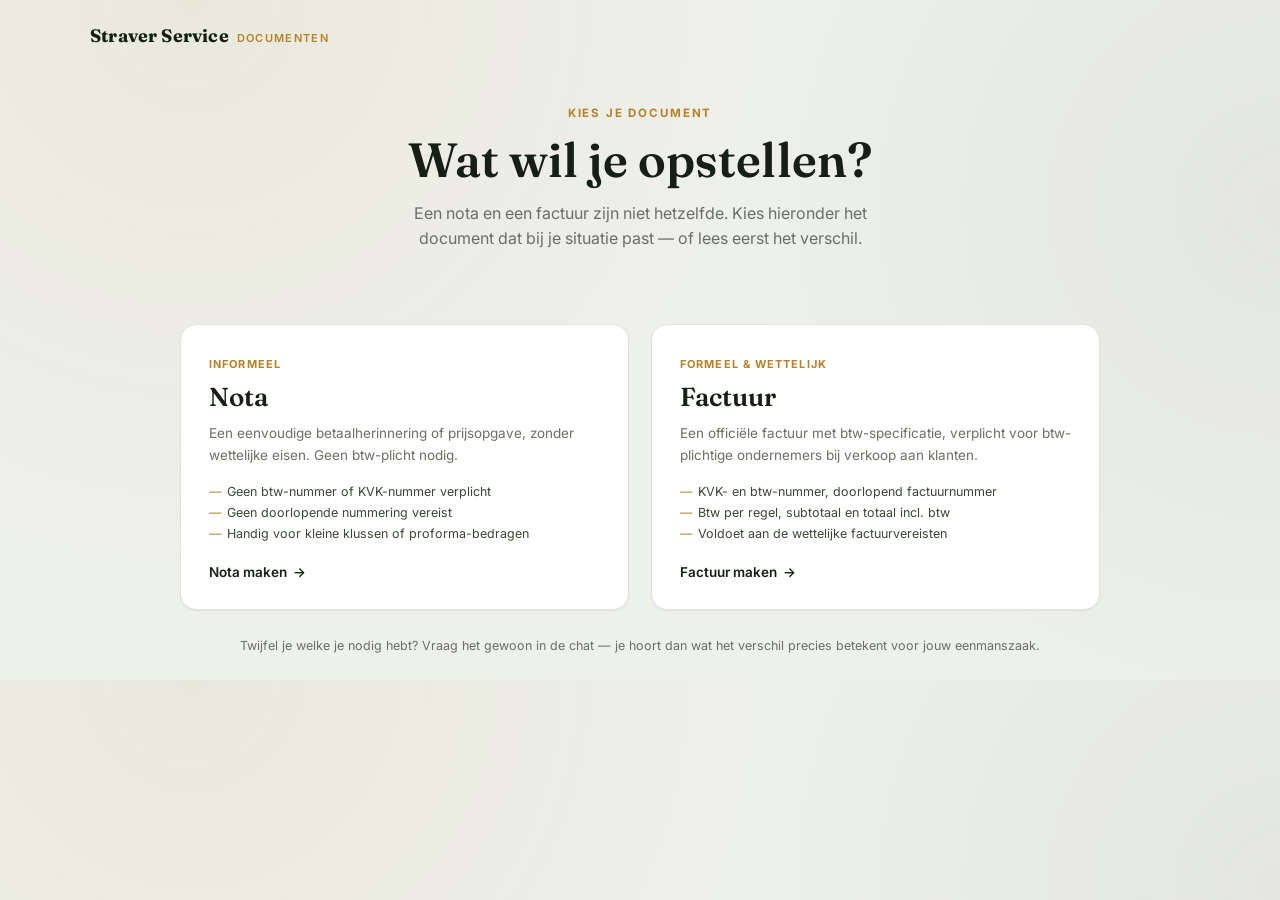
==== commit d3c7bb17: "Update index.html" ====
--- a/index.html
+++ b/index.html
@@ -4,7 +4,7 @@
 <meta charset="UTF-8">
 <meta name="viewport" content="width=device-width, initial-scale=1.0">
 <title>Straver Service — Documenten</title>
-<link rel="stylesheet" href="css/style.css">
+<link rel="stylesheet" href="style.css">
 </head>
 <body>
 
--- a/style.css
+++ b/style.css
@@ -0,0 +1,498 @@
+@import url('https://fonts.googleapis.com/css2?family=Fraunces:opsz,wght@9..144,400;9..144,600;9..144,700&family=Inter:wght@400;500;600;700&display=swap');
+
+:root{
+  --dark:#22301f;
+  --dark-soft:#3a4636;
+  --dark-deep:#161f14;
+  --gold:#B5822A;
+  --gold-soft:#d9ac5c;
+  --gold-pale:#f3e3c6;
+  --paper:#ffffff;
+  --bg:#eef0ea;
+  --line:#e2e2dc;
+  --text:#1c1f19;
+  --muted:#6b6f64;
+  --danger:#b04a4a;
+  --shadow-sm: 0 1px 2px rgba(22,31,20,.06);
+  --shadow-md: 0 4px 16px rgba(22,31,20,.08);
+  --shadow-lg: 0 12px 32px rgba(22,31,20,.14);
+  --radius: 10px;
+}
+*{box-sizing:border-box;}
+html{scroll-behavior:smooth;}
+body{
+  margin:0;
+  font-family:"Inter", "Segoe UI", Arial, sans-serif;
+  background:var(--bg);
+  background-image:
+    radial-gradient(circle at 15% 0%, rgba(181,130,42,.07), transparent 45%),
+    radial-gradient(circle at 100% 30%, rgba(34,48,31,.05), transparent 40%);
+  color:var(--text);
+  padding:24px;
+  -webkit-font-smoothing:antialiased;
+}
+h1,h2,h3, .display{
+  font-family:"Fraunces", Georgia, serif;
+}
+a{ color:inherit; }
+:focus-visible{
+  outline:2px solid var(--gold);
+  outline-offset:2px;
+}
+
+/* ============ Top nav / brand ============ */
+.topbar{
+  max-width:1100px;
+  margin:0 auto 20px;
+  display:flex;
+  align-items:center;
+  justify-content:space-between;
+}
+.brand{
+  display:flex;
+  align-items:baseline;
+  gap:8px;
+  font-family:"Fraunces", serif;
+  font-weight:700;
+  font-size:18px;
+  color:var(--dark-deep);
+  letter-spacing:.01em;
+}
+.brand small{
+  font-family:"Inter", sans-serif;
+  font-weight:600;
+  font-size:11px;
+  letter-spacing:.12em;
+  text-transform:uppercase;
+  color:var(--gold);
+}
+.back-link{
+  font-size:13px;
+  font-weight:600;
+  color:var(--dark-soft);
+  text-decoration:none;
+  display:inline-flex;
+  align-items:center;
+  gap:6px;
+  padding:8px 12px;
+  border-radius:8px;
+  transition:background .15s ease;
+}
+.back-link:hover{ background:rgba(34,48,31,.06); }
+
+/* ============ Homepage ============ */
+.hero{
+  max-width:820px;
+  margin:6vh auto 8vh;
+  text-align:center;
+}
+.hero .eyebrow{
+  display:inline-block;
+  font-size:11.5px;
+  font-weight:700;
+  letter-spacing:.16em;
+  text-transform:uppercase;
+  color:var(--gold);
+  margin-bottom:14px;
+}
+.hero h1{
+  font-size:clamp(32px, 5vw, 48px);
+  font-weight:600;
+  color:var(--dark-deep);
+  line-height:1.1;
+  margin:0 0 14px;
+}
+.hero p{
+  font-size:16px;
+  color:var(--muted);
+  line-height:1.6;
+  max-width:520px;
+  margin:0 auto;
+}
+.choice-grid{
+  max-width:920px;
+  margin:0 auto;
+  display:grid;
+  grid-template-columns:1fr 1fr;
+  gap:22px;
+}
+@media (max-width:760px){
+  .choice-grid{ grid-template-columns:1fr; }
+}
+.choice-card{
+  position:relative;
+  background:var(--paper);
+  border:1px solid var(--line);
+  border-radius:16px;
+  padding:32px 28px 28px;
+  text-align:left;
+  text-decoration:none;
+  color:var(--text);
+  box-shadow:var(--shadow-sm);
+  transition:transform .18s ease, box-shadow .18s ease, border-color .18s ease;
+  overflow:hidden;
+}
+.choice-card::before{
+  content:"";
+  position:absolute;
+  inset:0 0 auto 0;
+  height:4px;
+  background:linear-gradient(90deg, var(--gold), var(--gold-soft));
+  opacity:0;
+  transition:opacity .18s ease;
+}
+.choice-card:hover{
+  transform:translateY(-4px);
+  box-shadow:var(--shadow-lg);
+  border-color:var(--gold-soft);
+}
+.choice-card:hover::before{ opacity:1; }
+.choice-kicker{
+  font-size:11px;
+  font-weight:700;
+  letter-spacing:.1em;
+  text-transform:uppercase;
+  color:var(--gold);
+  margin-bottom:10px;
+}
+.choice-card h2{
+  font-size:26px;
+  font-weight:600;
+  color:var(--dark-deep);
+  margin:0 0 10px;
+}
+.choice-card p{
+  font-size:13.5px;
+  color:var(--muted);
+  line-height:1.6;
+  margin:0 0 18px;
+}
+.choice-card ul{
+  margin:0 0 20px;
+  padding:0;
+  list-style:none;
+  font-size:12.5px;
+  color:var(--dark-soft);
+}
+.choice-card ul li{
+  padding-left:18px;
+  position:relative;
+  margin-bottom:6px;
+}
+.choice-card ul li::before{
+  content:"—";
+  position:absolute;
+  left:0;
+  color:var(--gold);
+}
+.choice-cta{
+  display:inline-flex;
+  align-items:center;
+  gap:6px;
+  font-weight:600;
+  font-size:13.5px;
+  color:var(--dark-deep);
+}
+.choice-card:hover .choice-cta{ color:var(--gold); }
+.choice-cta .arrow{ transition:transform .18s ease; }
+.choice-card:hover .choice-cta .arrow{ transform:translateX(3px); }
+
+.hint-banner{
+  max-width:920px;
+  margin:26px auto 0;
+  font-size:12.5px;
+  color:var(--muted);
+  text-align:center;
+  line-height:1.6;
+}
+
+/* ============ App layout (nota/factuur pages) ============ */
+.app{
+  max-width:1120px;
+  margin:0 auto;
+  display:grid;
+  grid-template-columns:370px 1fr;
+  gap:24px;
+}
+@media (max-width:900px){
+  .app{grid-template-columns:1fr;}
+}
+
+/* ---- Controls panel ---- */
+.panel{
+  background:var(--paper);
+  border:1px solid var(--line);
+  border-radius:var(--radius);
+  padding:22px;
+  align-self:start;
+  position:sticky;
+  top:24px;
+  box-shadow:var(--shadow-sm);
+}
+.panel h2{
+  font-size:12.5px;
+  letter-spacing:.09em;
+  text-transform:uppercase;
+  color:var(--gold);
+  font-weight:700;
+  margin:0 0 14px 0;
+  border-bottom:1px solid var(--line);
+  padding-bottom:10px;
+}
+.panel h2.second{ margin-top:24px; }
+label{
+  display:block;
+  font-size:12px;
+  color:var(--muted);
+  margin:10px 0 4px;
+  font-weight:500;
+}
+input[type=text], input[type=number], input[type=date], select, textarea{
+  width:100%;
+  padding:9px 11px;
+  border:1px solid #cfd2c8;
+  border-radius:7px;
+  font-size:13.5px;
+  font-family:inherit;
+  background:#fbfbf9;
+  color:var(--text);
+  transition:border-color .15s ease, box-shadow .15s ease;
+}
+input:focus, select:focus, textarea:focus{
+  outline:none;
+  border-color:var(--gold);
+  box-shadow:0 0 0 3px rgba(181,130,42,.15);
+}
+::placeholder{
+  color:#a8ab9f;
+  opacity:1;
+  font-style:italic;
+}
+.row2{ display:grid; grid-template-columns:1fr 1fr; gap:10px; }
+.row3{ display:grid; grid-template-columns:1fr 1fr 1fr; gap:10px; }
+.autofill-hint{
+  font-size:11px;
+  color:var(--gold);
+  margin:-4px 0 10px 2px;
+  min-height:14px;
+}
+.field-note{
+  font-size:11px;
+  color:var(--muted);
+  margin:-6px 0 8px 2px;
+}
+
+.lines{ margin-top:8px; }
+.line-card{
+  border:1px solid var(--line);
+  border-radius:9px;
+  padding:13px;
+  margin-bottom:10px;
+  background:#fbfbf9;
+  position:relative;
+}
+.line-card .remove{
+  position:absolute;
+  top:8px; right:8px;
+  border:none;
+  background:none;
+  color:var(--danger);
+  font-size:16px;
+  cursor:pointer;
+  line-height:1;
+  padding:2px 6px;
+  border-radius:4px;
+}
+.line-card .remove:hover{ background:#f4dede; }
+.line-grid{
+  display:grid;
+  grid-template-columns: 1fr 1fr;
+  gap:8px;
+}
+.line-grid .full{ grid-column:1 / -1; }
+
+.add-btn{
+  width:100%;
+  padding:10px;
+  border:1px dashed var(--gold);
+  background:transparent;
+  color:var(--gold);
+  border-radius:7px;
+  cursor:pointer;
+  font-size:13px;
+  font-weight:600;
+  margin-top:4px;
+  transition:background .15s ease;
+}
+.add-btn:hover{ background:#fbf3e6; }
+
+.actions{
+  margin-top:22px;
+  display:flex;
+  gap:8px;
+}
+.btn{
+  flex:1;
+  padding:11px;
+  border-radius:8px;
+  border:none;
+  font-size:13.5px;
+  font-weight:600;
+  cursor:pointer;
+  transition:background .15s ease, transform .1s ease;
+}
+.btn:active{ transform:translateY(1px); }
+.btn-primary{ background:var(--dark); color:#fff; }
+.btn-primary:hover{ background:var(--dark-soft); }
+.btn-ghost{ background:#fff; color:var(--dark); border:1px solid var(--line); }
+.btn-ghost:hover{ background:#f4f4f0; }
+.hint{ font-size:11px; color:var(--muted); margin-top:10px; line-height:1.5; }
+
+/* ---- Preview / printable document ---- */
+.preview-wrap{ min-width:0; }
+#nota{
+  background:var(--paper);
+  border:1px solid var(--line);
+  border-radius:var(--radius);
+  padding:50px 48px;
+  min-height:600px;
+  box-shadow:var(--shadow-md);
+}
+.nota-header{
+  display:flex;
+  justify-content:space-between;
+  align-items:flex-start;
+  margin-bottom:26px;
+}
+.nota-title{
+  font-family:"Fraunces", serif;
+  font-size:36px;
+  font-weight:700;
+  letter-spacing:.03em;
+  color:var(--dark-deep);
+}
+.nota-subtitle{
+  font-size:11.5px;
+  letter-spacing:.1em;
+  text-transform:uppercase;
+  color:var(--gold);
+  font-weight:700;
+  margin-top:2px;
+}
+.nota-header img{
+  height:70px;
+  width:70px;
+  object-fit:contain;
+}
+.nota-divider{
+  border:none;
+  border-top:3px solid var(--gold);
+  margin:0 0 24px 0;
+}
+.grid-2{
+  display:grid;
+  grid-template-columns:1fr 1fr;
+  gap:20px;
+  margin-bottom:26px;
+}
+.block-label{
+  font-size:11px;
+  letter-spacing:.08em;
+  color:var(--gold);
+  font-weight:700;
+  margin-bottom:6px;
+}
+.biz-name{ font-weight:700; font-size:15px; color:var(--dark-deep); margin-bottom:2px;}
+.muted-line{ font-size:12.5px; color:var(--muted); line-height:1.55; }
+.kv{ font-size:12.5px; margin:3px 0; }
+.kv b{ color:var(--text); }
+.kv span{ color:var(--muted); }
+
+table.items{
+  width:100%;
+  border-collapse:collapse;
+  margin-top:6px;
+}
+table.items thead th{
+  background:var(--dark-deep);
+  color:#fff;
+  font-size:11.5px;
+  text-align:left;
+  padding:10px 11px;
+  font-weight:600;
+  letter-spacing:.02em;
+}
+table.items thead th:first-child{ border-radius:6px 0 0 0; }
+table.items thead th:last-child{ border-radius:0 6px 0 0; }
+table.items thead th.num{ text-align:right; }
+table.items tbody td{
+  padding:10px 11px;
+  border-bottom:1px solid var(--line);
+  font-size:13px;
+  vertical-align:top;
+}
+table.items tbody tr:nth-child(even) td{ background:#fafaf7; }
+table.items tbody td.num{ text-align:right; white-space:nowrap; }
+table.items tfoot td{
+  padding:7px 11px;
+  font-size:13px;
+}
+table.items tfoot td.sub-label{ text-align:right; color:var(--muted); }
+.total-row td{
+  font-weight:800;
+  font-size:16px;
+  color:var(--dark-deep);
+  border-top:2px solid var(--dark-deep);
+  padding-top:12px !important;
+}
+.btw-note{
+  font-size:11.5px;
+  color:var(--muted);
+  font-style:italic;
+  margin-top:12px;
+}
+.legal-line{
+  font-size:11px;
+  color:var(--muted);
+  margin-top:4px;
+}
+.pay-block{
+  margin-top:28px;
+  padding-top:18px;
+  border-top:1px solid var(--line);
+}
+.pay-title{
+  font-weight:700;
+  color:var(--dark-deep);
+  font-size:12.5px;
+  text-transform:uppercase;
+  letter-spacing:.06em;
+  margin-bottom:10px;
+}
+.thanks{
+  margin-top:26px;
+  font-size:13px;
+  color:var(--muted);
+  font-style:italic;
+}
+.mandatory-badge{
+  display:inline-block;
+  font-size:10.5px;
+  font-weight:700;
+  letter-spacing:.05em;
+  text-transform:uppercase;
+  color:var(--gold);
+  background:var(--gold-pale);
+  padding:2px 8px;
+  border-radius:999px;
+  margin-left:6px;
+  vertical-align:middle;
+}
+
+@media print{
+  body{ background:#fff; padding:0; }
+  .panel, .topbar, .hint-banner{ display:none; }
+  .app{ display:block; }
+  #nota{ border:none; border-radius:0; padding:0; box-shadow:none; }
+  .preview-wrap{ margin:0; }
+}
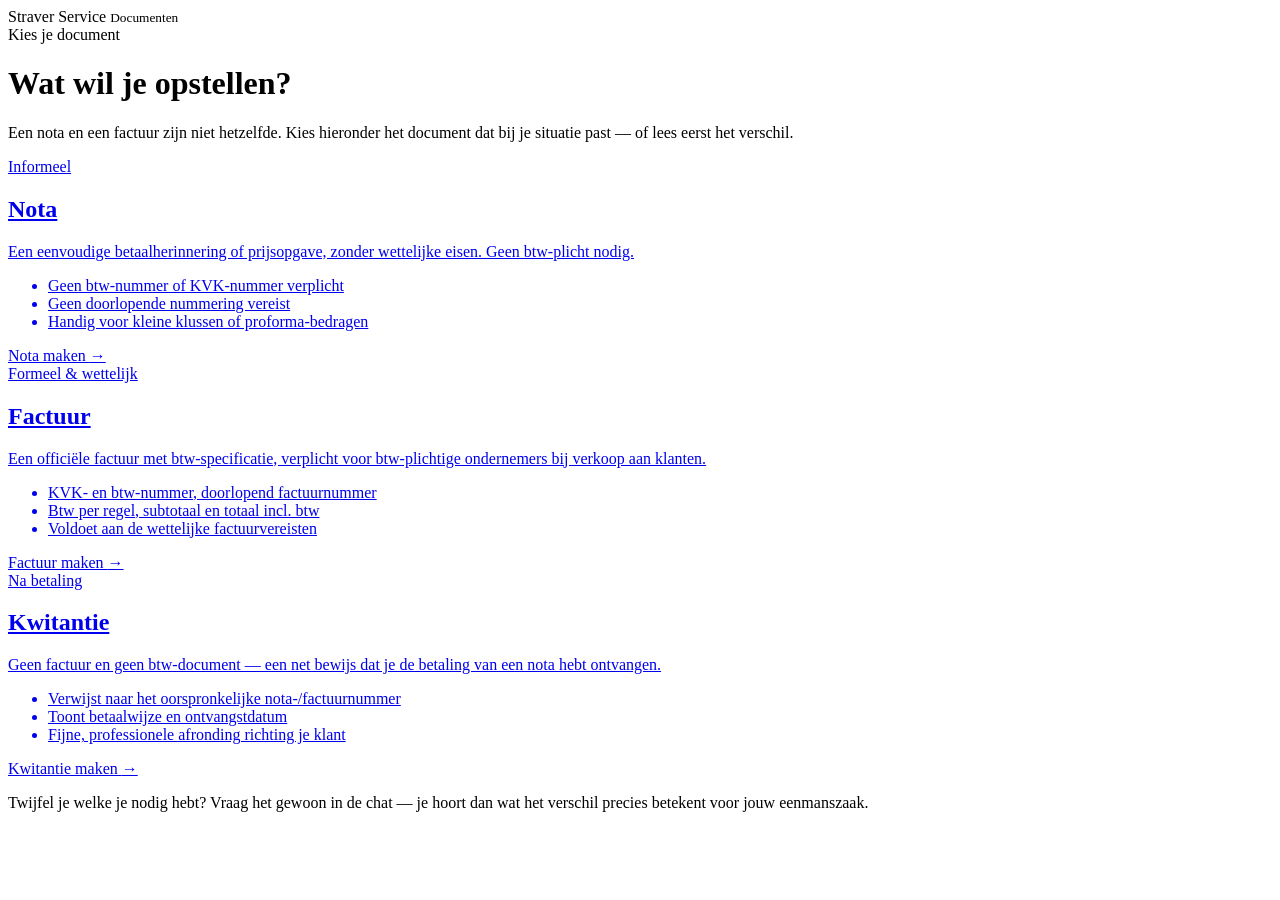
==== commit 9b5f43ab: "Newest version" ====
--- a/index.html
+++ b/index.html
@@ -4,7 +4,7 @@
 <meta charset="UTF-8">
 <meta name="viewport" content="width=device-width, initial-scale=1.0">
 <title>Straver Service — Documenten</title>
-<link rel="stylesheet" href="style.css">
+<link rel="stylesheet" href="css/style.css">
 </head>
 <body>
 
@@ -42,6 +42,18 @@
       </ul>
       <span class="choice-cta">Factuur maken <span class="arrow">→</span></span>
     </a>
+
+    <a class="choice-card" href="kwitantie.html">
+      <div class="choice-kicker">Na betaling</div>
+      <h2>Kwitantie</h2>
+      <p>Geen factuur en geen btw-document — een net bewijs dat je de betaling van een nota hebt ontvangen.</p>
+      <ul>
+        <li>Verwijst naar het oorspronkelijke nota-/factuurnummer</li>
+        <li>Toont betaalwijze en ontvangstdatum</li>
+        <li>Fijne, professionele afronding richting je klant</li>
+      </ul>
+      <span class="choice-cta">Kwitantie maken <span class="arrow">→</span></span>
+    </a>
   </div>
 
   <p class="hint-banner">
@@ -49,4 +61,4 @@
   </p>
 
 </body>
-</html>+</html>
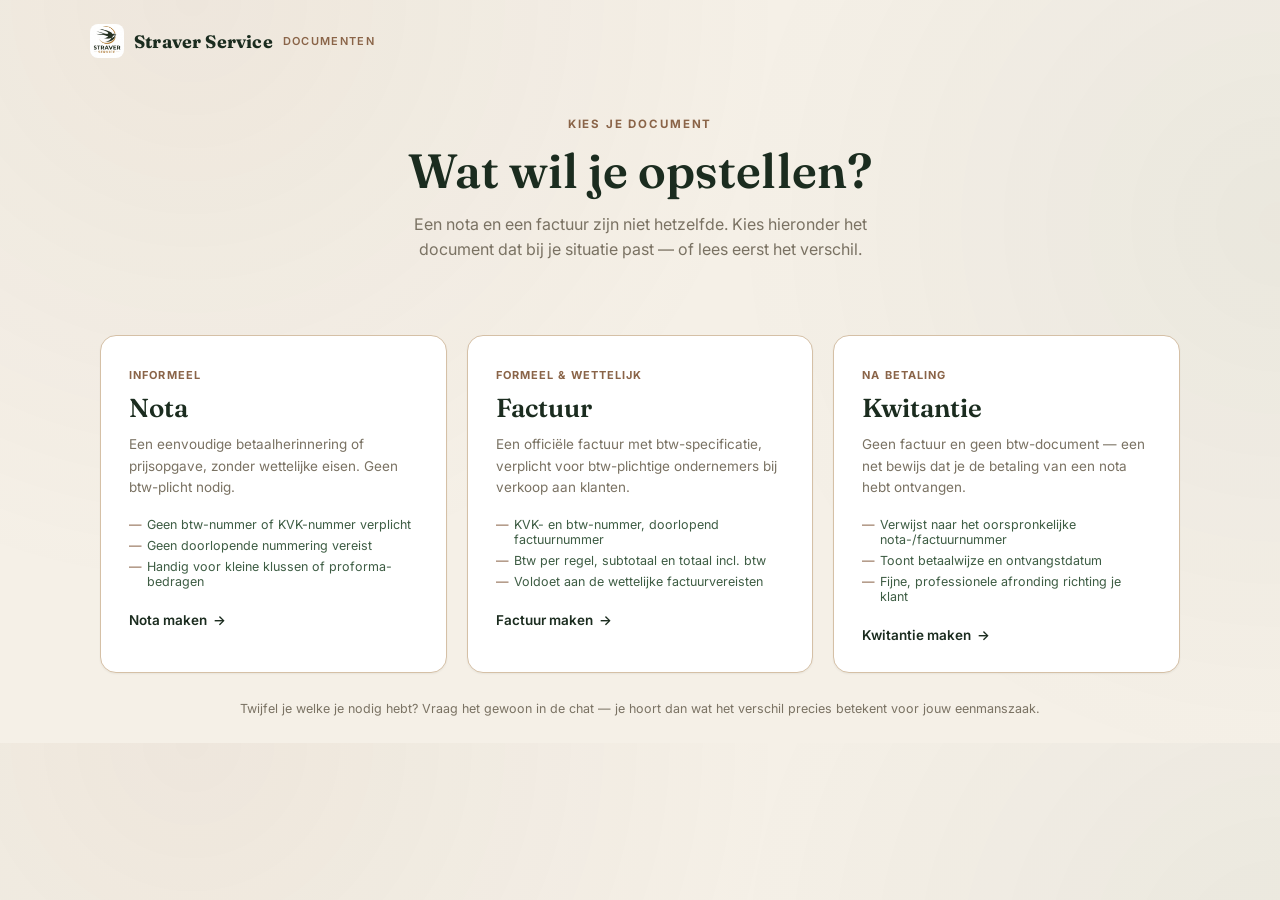
==== commit e5e517ff: "Compleet" ====
--- a/index.html
+++ b/index.html
@@ -9,7 +9,7 @@
 <body>
 
   <div class="topbar">
-    <div class="brand">Straver Service <small>Documenten</small></div>
+    <div class="brand"><img src="images/logo.png" alt="Straver Service logo" class="brand-logo">Straver Service <small>Documenten</small></div>
   </div>
 
   <div class="hero">
--- a/css/style.css
+++ b/css/style.css
@@ -0,0 +1,529 @@
+@import url('https://fonts.googleapis.com/css2?family=Fraunces:opsz,wght@9..144,400;9..144,600;9..144,700&family=Inter:wght@400;500;600;700&display=swap');
+
+:root{
+  --dark:#28402D;
+  --dark-soft:#3d5c43;
+  --dark-deep:#1b2c1f;
+  --gold:#8A6448;
+  --gold-soft:#a9825f;
+  --gold-pale:#E9DDCF;
+  --paper:#ffffff;
+  --bg:#F5F0E7;
+  --line:#D5C0A6;
+  --surface:#E9DDCF;
+  --text:#2C2C2C;
+  --muted:#7a7263;
+  --danger:#a8503f;
+  --shadow-sm: 0 1px 2px rgba(27,44,31,.06);
+  --shadow-md: 0 4px 16px rgba(27,44,31,.08);
+  --shadow-lg: 0 12px 32px rgba(27,44,31,.14);
+  --radius: 10px;
+}
+*{box-sizing:border-box;}
+html{scroll-behavior:smooth;}
+body{
+  margin:0;
+  font-family:"Inter", "Segoe UI", Arial, sans-serif;
+  background:var(--bg);
+  background-image:
+    radial-gradient(circle at 15% 0%, rgba(138,100,72,.07), transparent 45%),
+    radial-gradient(circle at 100% 30%, rgba(40,64,45,.05), transparent 40%);
+  color:var(--text);
+  padding:24px;
+  -webkit-font-smoothing:antialiased;
+}
+h1,h2,h3, .display{
+  font-family:"Fraunces", Georgia, serif;
+}
+a{ color:inherit; }
+:focus-visible{
+  outline:2px solid var(--gold);
+  outline-offset:2px;
+}
+
+/* ============ Top nav / brand ============ */
+.topbar{
+  max-width:1100px;
+  margin:0 auto 20px;
+  display:flex;
+  align-items:center;
+  justify-content:space-between;
+}
+.brand{
+  display:flex;
+  align-items:center;
+  gap:10px;
+  font-family:"Fraunces", serif;
+  font-weight:700;
+  font-size:18px;
+  color:var(--dark-deep);
+  letter-spacing:.01em;
+}
+.brand img.brand-logo{
+  height:34px;
+  width:34px;
+  object-fit:contain;
+  border-radius:8px;
+}
+.brand small{
+  font-family:"Inter", sans-serif;
+  font-weight:600;
+  font-size:11px;
+  letter-spacing:.12em;
+  text-transform:uppercase;
+  color:var(--gold);
+}
+.back-link{
+  font-size:13px;
+  font-weight:600;
+  color:var(--dark-soft);
+  text-decoration:none;
+  display:inline-flex;
+  align-items:center;
+  gap:6px;
+  padding:8px 12px;
+  border-radius:8px;
+  transition:background .15s ease;
+}
+.back-link:hover{ background:rgba(34,48,31,.06); }
+
+/* ============ Homepage ============ */
+.hero{
+  max-width:820px;
+  margin:6vh auto 8vh;
+  text-align:center;
+}
+.hero .eyebrow{
+  display:inline-block;
+  font-size:11.5px;
+  font-weight:700;
+  letter-spacing:.16em;
+  text-transform:uppercase;
+  color:var(--gold);
+  margin-bottom:14px;
+}
+.hero h1{
+  font-size:clamp(32px, 5vw, 48px);
+  font-weight:600;
+  color:var(--dark-deep);
+  line-height:1.1;
+  margin:0 0 14px;
+}
+.hero p{
+  font-size:16px;
+  color:var(--muted);
+  line-height:1.6;
+  max-width:520px;
+  margin:0 auto;
+}
+.choice-grid{
+  max-width:1080px;
+  margin:0 auto;
+  display:grid;
+  grid-template-columns:repeat(3, 1fr);
+  gap:20px;
+}
+@media (max-width:920px){
+  .choice-grid{ grid-template-columns:1fr 1fr; }
+}
+@media (max-width:620px){
+  .choice-grid{ grid-template-columns:1fr; }
+}
+.choice-card{
+  position:relative;
+  background:var(--paper);
+  border:1px solid var(--line);
+  border-radius:16px;
+  padding:32px 28px 28px;
+  text-align:left;
+  text-decoration:none;
+  color:var(--text);
+  box-shadow:var(--shadow-sm);
+  transition:transform .18s ease, box-shadow .18s ease, border-color .18s ease;
+  overflow:hidden;
+}
+.choice-card::before{
+  content:"";
+  position:absolute;
+  inset:0 0 auto 0;
+  height:4px;
+  background:linear-gradient(90deg, var(--gold), var(--gold-soft));
+  opacity:0;
+  transition:opacity .18s ease;
+}
+.choice-card:hover{
+  transform:translateY(-4px);
+  box-shadow:var(--shadow-lg);
+  border-color:var(--gold-soft);
+}
+.choice-card:hover::before{ opacity:1; }
+.choice-kicker{
+  font-size:11px;
+  font-weight:700;
+  letter-spacing:.1em;
+  text-transform:uppercase;
+  color:var(--gold);
+  margin-bottom:10px;
+}
+.choice-card h2{
+  font-size:26px;
+  font-weight:600;
+  color:var(--dark-deep);
+  margin:0 0 10px;
+}
+.choice-card p{
+  font-size:13.5px;
+  color:var(--muted);
+  line-height:1.6;
+  margin:0 0 18px;
+}
+.choice-card ul{
+  margin:0 0 20px;
+  padding:0;
+  list-style:none;
+  font-size:12.5px;
+  color:var(--dark-soft);
+}
+.choice-card ul li{
+  padding-left:18px;
+  position:relative;
+  margin-bottom:6px;
+}
+.choice-card ul li::before{
+  content:"—";
+  position:absolute;
+  left:0;
+  color:var(--gold);
+}
+.choice-cta{
+  display:inline-flex;
+  align-items:center;
+  gap:6px;
+  font-weight:600;
+  font-size:13.5px;
+  color:var(--dark-deep);
+}
+.choice-card:hover .choice-cta{ color:var(--gold); }
+.choice-cta .arrow{ transition:transform .18s ease; }
+.choice-card:hover .choice-cta .arrow{ transform:translateX(3px); }
+
+.hint-banner{
+  max-width:920px;
+  margin:26px auto 0;
+  font-size:12.5px;
+  color:var(--muted);
+  text-align:center;
+  line-height:1.6;
+}
+
+/* ============ App layout (nota/factuur pages) ============ */
+.app{
+  max-width:1120px;
+  margin:0 auto;
+  display:grid;
+  grid-template-columns:370px 1fr;
+  gap:24px;
+}
+@media (max-width:900px){
+  .app{grid-template-columns:1fr;}
+}
+
+/* ---- Controls panel ---- */
+.panel{
+  background:var(--paper);
+  border:1px solid var(--line);
+  border-radius:var(--radius);
+  padding:22px;
+  align-self:start;
+  position:sticky;
+  top:24px;
+  box-shadow:var(--shadow-sm);
+}
+.panel h2{
+  font-size:12.5px;
+  letter-spacing:.09em;
+  text-transform:uppercase;
+  color:var(--gold);
+  font-weight:700;
+  margin:0 0 14px 0;
+  border-bottom:1px solid var(--line);
+  padding-bottom:10px;
+}
+.panel h2.second{ margin-top:24px; }
+label{
+  display:block;
+  font-size:12px;
+  color:var(--muted);
+  margin:10px 0 4px;
+  font-weight:500;
+}
+input[type=text], input[type=number], input[type=date], select, textarea{
+  width:100%;
+  padding:9px 11px;
+  border:1px solid #cfd2c8;
+  border-radius:7px;
+  font-size:13.5px;
+  font-family:inherit;
+  background:#faf7f0;
+  color:var(--text);
+  transition:border-color .15s ease, box-shadow .15s ease;
+}
+input:focus, select:focus, textarea:focus{
+  outline:none;
+  border-color:var(--gold);
+  box-shadow:0 0 0 3px rgba(138,100,72,.15);
+}
+::placeholder{
+  color:#a8ab9f;
+  opacity:1;
+  font-style:italic;
+}
+.row2{ display:grid; grid-template-columns:1fr 1fr; gap:10px; }
+.row3{ display:grid; grid-template-columns:1fr 1fr 1fr; gap:10px; }
+.autofill-hint{
+  font-size:11px;
+  color:var(--gold);
+  margin:-4px 0 10px 2px;
+  min-height:14px;
+}
+.field-note{
+  font-size:11px;
+  color:var(--muted);
+  margin:-6px 0 8px 2px;
+}
+
+.lines{ margin-top:8px; }
+.line-card{
+  border:1px solid var(--line);
+  border-radius:9px;
+  padding:13px;
+  margin-bottom:10px;
+  background:#faf7f0;
+  position:relative;
+}
+.line-card .remove{
+  position:absolute;
+  top:8px; right:8px;
+  border:none;
+  background:none;
+  color:var(--danger);
+  font-size:16px;
+  cursor:pointer;
+  line-height:1;
+  padding:2px 6px;
+  border-radius:4px;
+}
+.line-card .remove:hover{ background:#f4dede; }
+.line-grid{
+  display:grid;
+  grid-template-columns: 1fr 1fr;
+  gap:8px;
+}
+.line-grid .full{ grid-column:1 / -1; }
+
+.add-btn{
+  width:100%;
+  padding:10px;
+  border:1px dashed var(--gold);
+  background:transparent;
+  color:var(--gold);
+  border-radius:7px;
+  cursor:pointer;
+  font-size:13px;
+  font-weight:600;
+  margin-top:4px;
+  transition:background .15s ease;
+}
+.add-btn:hover{ background:#fbf3e6; }
+
+.actions{
+  margin-top:22px;
+  display:flex;
+  gap:8px;
+}
+.btn{
+  flex:1;
+  padding:11px;
+  border-radius:8px;
+  border:none;
+  font-size:13.5px;
+  font-weight:600;
+  cursor:pointer;
+  transition:background .15s ease, transform .1s ease;
+}
+.btn:active{ transform:translateY(1px); }
+.btn-primary{ background:var(--dark); color:#fff; }
+.btn-primary:hover{ background:var(--dark-soft); }
+.btn-ghost{ background:#fff; color:var(--dark); border:1px solid var(--line); }
+.btn-ghost:hover{ background:#f0ebe0; }
+.hint{ font-size:11px; color:var(--muted); margin-top:10px; line-height:1.5; }
+
+/* ---- Preview / printable document ---- */
+.preview-wrap{ min-width:0; }
+#nota{
+  background:var(--paper);
+  border:1px solid var(--line);
+  border-radius:var(--radius);
+  padding:50px 48px;
+  min-height:600px;
+  box-shadow:var(--shadow-md);
+}
+.nota-header{
+  display:flex;
+  justify-content:space-between;
+  align-items:flex-start;
+  margin-bottom:26px;
+}
+.nota-title{
+  font-family:"Fraunces", serif;
+  font-size:36px;
+  font-weight:700;
+  letter-spacing:.03em;
+  color:var(--dark-deep);
+}
+.nota-subtitle{
+  font-size:11.5px;
+  letter-spacing:.1em;
+  text-transform:uppercase;
+  color:var(--gold);
+  font-weight:700;
+  margin-top:2px;
+}
+.nota-header img{
+  height:70px;
+  width:70px;
+  object-fit:contain;
+}
+.nota-divider{
+  border:none;
+  border-top:3px solid var(--gold);
+  margin:0 0 24px 0;
+}
+.grid-2{
+  display:grid;
+  grid-template-columns:1fr 1fr;
+  gap:20px;
+  margin-bottom:26px;
+}
+.block-label{
+  font-size:11px;
+  letter-spacing:.08em;
+  color:var(--gold);
+  font-weight:700;
+  margin-bottom:6px;
+}
+.biz-name{ font-weight:700; font-size:15px; color:var(--dark-deep); margin-bottom:2px;}
+.muted-line{ font-size:12.5px; color:var(--muted); line-height:1.55; }
+.kv{ font-size:12.5px; margin:3px 0; }
+.kv b{ color:var(--text); }
+.kv span{ color:var(--muted); }
+
+table.items{
+  width:100%;
+  border-collapse:collapse;
+  margin-top:6px;
+}
+table.items thead th{
+  background:var(--dark-deep);
+  color:#fff;
+  font-size:11.5px;
+  text-align:left;
+  padding:10px 11px;
+  font-weight:600;
+  letter-spacing:.02em;
+}
+table.items thead th:first-child{ border-radius:6px 0 0 0; }
+table.items thead th:last-child{ border-radius:0 6px 0 0; }
+table.items thead th.num{ text-align:right; }
+table.items tbody td{
+  padding:10px 11px;
+  border-bottom:1px solid var(--line);
+  font-size:13px;
+  vertical-align:top;
+}
+table.items tbody tr:nth-child(even) td{ background:#faf6ee; }
+table.items tbody td.num{ text-align:right; white-space:nowrap; }
+table.items tfoot td{
+  padding:7px 11px;
+  font-size:13px;
+}
+table.items tfoot td.sub-label{ text-align:right; color:var(--muted); }
+.total-row td{
+  font-weight:800;
+  font-size:16px;
+  color:var(--dark-deep);
+  border-top:2px solid var(--dark-deep);
+  padding-top:12px !important;
+}
+.btw-note{
+  font-size:11.5px;
+  color:var(--muted);
+  font-style:italic;
+  margin-top:12px;
+}
+.legal-line{
+  font-size:11px;
+  color:var(--muted);
+  margin-top:4px;
+}
+.pay-block{
+  margin-top:28px;
+  padding-top:18px;
+  border-top:1px solid var(--line);
+}
+.pay-title{
+  font-weight:700;
+  color:var(--dark-deep);
+  font-size:12.5px;
+  text-transform:uppercase;
+  letter-spacing:.06em;
+  margin-bottom:10px;
+}
+.thanks{
+  margin-top:26px;
+  font-size:13px;
+  color:var(--muted);
+  font-style:italic;
+}
+.paid-stamp{
+  position:absolute;
+  top:46px;
+  right:48px;
+  display:inline-flex;
+  align-items:center;
+  gap:8px;
+  padding:8px 18px;
+  border:2.5px solid var(--gold);
+  border-radius:999px;
+  color:var(--gold);
+  font-weight:700;
+  font-size:13px;
+  letter-spacing:.14em;
+  text-transform:uppercase;
+  transform:rotate(-6deg);
+  background:rgba(138,100,72,.06);
+}
+@media print{
+  .paid-stamp{ color:var(--gold); border-color:var(--gold); }
+}
+.mandatory-badge{
+  display:inline-block;
+  font-size:10.5px;
+  font-weight:700;
+  letter-spacing:.05em;
+  text-transform:uppercase;
+  color:var(--gold);
+  background:var(--gold-pale);
+  padding:2px 8px;
+  border-radius:999px;
+  margin-left:6px;
+  vertical-align:middle;
+}
+
+@media print{
+  body{ background:#fff; padding:0; }
+  .panel, .topbar, .hint-banner{ display:none; }
+  .app{ display:block; }
+  #nota{ border:none; border-radius:0; padding:0; box-shadow:none; }
+  .preview-wrap{ margin:0; }
+}
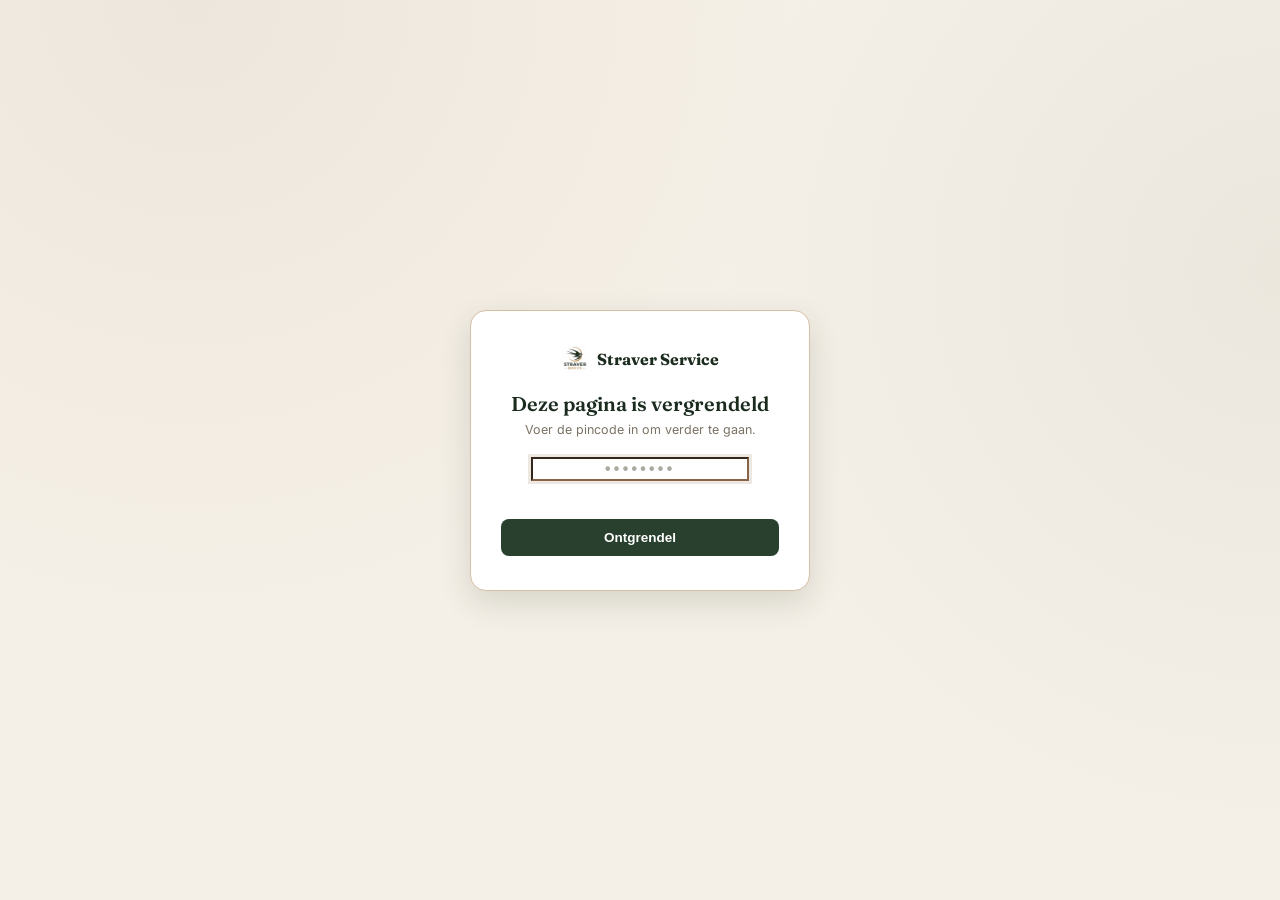
==== commit 6f574743: "Implement PIN gate functionality with session management and business data retrieval" ====
--- a/index.html
+++ b/index.html
@@ -4,9 +4,33 @@
 <meta charset="UTF-8">
 <meta name="viewport" content="width=device-width, initial-scale=1.0">
 <title>Straver Service — Documenten</title>
+<script>
+  try {
+    if (sessionStorage.getItem("ss-gate-unlocked") !== "1") {
+      document.documentElement.classList.add("gate-locked");
+    }
+  } catch (e) {
+    document.documentElement.classList.add("gate-locked");
+  }
+</script>
 <link rel="stylesheet" href="css/style.css">
 </head>
 <body>
+
+<div id="pinGate" class="pin-gate">
+  <div class="pin-gate-card">
+    <div class="pin-gate-brand"><img src="images/logo.png" alt="Straver Service logo">Straver Service</div>
+    <h1>Deze pagina is vergrendeld</h1>
+    <p class="sub">Voer de pincode in om verder te gaan.</p>
+    <form id="pinGateForm" autocomplete="off">
+      <input type="password" id="pinGateInput" maxlength="8" placeholder="••••••••" inputmode="text" autocomplete="off">
+      <div class="pin-gate-error" id="pinGateError"></div>
+      <button type="submit" class="btn btn-primary" id="pinGateSubmit">Ontgrendel</button>
+    </form>
+  </div>
+</div>
+
+<div class="page-content">
 
   <div class="topbar">
     <div class="brand"><img src="images/logo.png" alt="Straver Service logo" class="brand-logo">Straver Service <small>Documenten</small></div>
@@ -60,5 +84,9 @@
     Twijfel je welke je nodig hebt? Vraag het gewoon in de chat — je hoort dan wat het verschil precies betekent voor jouw eenmanszaak.
   </p>
 
+
+<script src="js/gate.js"></script>
+</div>
+
 </body>
 </html>
--- a/css/style.css
+++ b/css/style.css
@@ -527,3 +527,76 @@
   #nota{ border:none; border-radius:0; padding:0; box-shadow:none; }
   .preview-wrap{ margin:0; }
 }
+
+/* ============ PIN gate ============ */
+html:not(.gate-locked) #pinGate{ display:none; }
+html.gate-locked .page-content{ display:none !important; }
+
+.pin-gate{
+  position:fixed;
+  inset:0;
+  z-index:9999;
+  display:flex;
+  align-items:center;
+  justify-content:center;
+  background:var(--bg);
+  background-image:
+    radial-gradient(circle at 15% 0%, rgba(138,100,72,.07), transparent 45%),
+    radial-gradient(circle at 100% 30%, rgba(40,64,45,.05), transparent 40%);
+  padding:24px;
+}
+.pin-gate-card{
+  width:100%;
+  max-width:340px;
+  background:var(--paper);
+  border:1px solid var(--line);
+  border-radius:16px;
+  padding:34px 30px;
+  box-shadow:var(--shadow-lg);
+  text-align:center;
+}
+.pin-gate-brand{
+  display:flex;
+  align-items:center;
+  justify-content:center;
+  gap:8px;
+  font-family:"Fraunces", serif;
+  font-weight:700;
+  font-size:16px;
+  color:var(--dark-deep);
+  margin-bottom:18px;
+}
+.pin-gate-brand img{ height:28px; width:28px; object-fit:contain; border-radius:6px; }
+.pin-gate h1{
+  font-family:"Fraunces", serif;
+  font-size:20px;
+  font-weight:600;
+  color:var(--dark-deep);
+  margin:0 0 6px;
+}
+.pin-gate p.sub{
+  font-size:12.5px;
+  color:var(--muted);
+  margin:0 0 20px;
+}
+.pin-gate input[type=password], .pin-gate input[type=text]{
+  text-align:center;
+  letter-spacing:.2em;
+  font-size:16px;
+  font-weight:600;
+}
+.pin-gate-error{
+  min-height:16px;
+  font-size:12px;
+  color:var(--danger);
+  margin-top:8px;
+}
+.pin-gate .btn{ margin-top:14px; width:100%; }
+.pin-gate.shake .pin-gate-card{ animation: gate-shake .4s ease; }
+@keyframes gate-shake{
+  0%,100%{ transform:translateX(0); }
+  20%{ transform:translateX(-8px); }
+  40%{ transform:translateX(8px); }
+  60%{ transform:translateX(-6px); }
+  80%{ transform:translateX(6px); }
+}
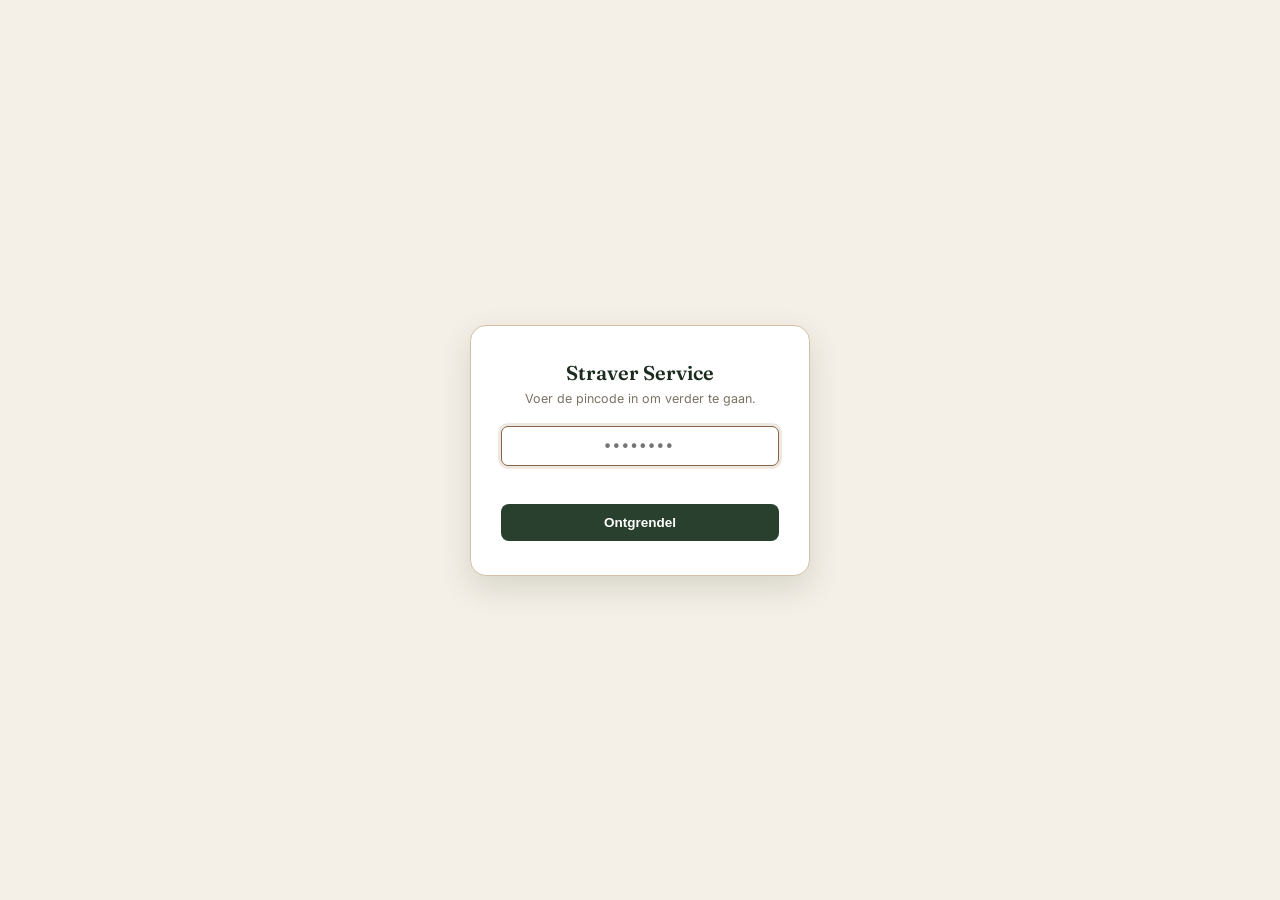
==== commit d13fd397: "Refactor: Remove legacy PIN gate and script files, migrate unlock logic to new structure - Deleted g" ====
--- a/index.html
+++ b/index.html
@@ -3,90 +3,668 @@
 <head>
 <meta charset="UTF-8">
 <meta name="viewport" content="width=device-width, initial-scale=1.0">
-<title>Straver Service — Documenten</title>
+<title>Straver Service</title>
 <script>
   try {
-    if (sessionStorage.getItem("ss-gate-unlocked") !== "1") {
-      document.documentElement.classList.add("gate-locked");
+    if (sessionStorage.getItem("ss-unlocked") !== "1") {
+      document.documentElement.classList.add("locked");
     }
-  } catch (e) {
-    document.documentElement.classList.add("gate-locked");
-  }
+  } catch (e) { document.documentElement.classList.add("locked"); }
 </script>
-<link rel="stylesheet" href="css/style.css">
+<style>
+@import url('https://fonts.googleapis.com/css2?family=Fraunces:opsz,wght@9..144,600;9..144,700&family=Inter:wght@400;500;600;700&display=swap');
+:root{
+  --dark:#28402D; --dark-deep:#1b2c1f; --gold:#8A6448; --gold-soft:#a9825f;
+  --paper:#fff; --bg:#F5F0E7; --line:#D5C0A6; --text:#2C2C2C; --muted:#7a7263;
+  --danger:#a8503f; --shadow-md:0 4px 16px rgba(27,44,31,.08); --shadow-lg:0 12px 32px rgba(27,44,31,.14);
+  --radius:10px;
+}
+*{box-sizing:border-box;}
+body{margin:0;font-family:"Inter",Arial,sans-serif;background:var(--bg);color:var(--text);padding:24px;}
+h1,h2{font-family:"Fraunces",Georgia,serif;}
+html.locked #app{display:none;}
+html:not(.locked) #pinGate{display:none;}
+
+/* ---- PIN gate ---- */
+.pin-gate{position:fixed;inset:0;z-index:999;display:flex;align-items:center;justify-content:center;background:var(--bg);padding:24px;}
+.pin-gate-card{width:100%;max-width:340px;background:var(--paper);border:1px solid var(--line);border-radius:16px;padding:34px 30px;box-shadow:var(--shadow-lg);text-align:center;}
+.pin-gate h1{font-size:20px;font-weight:600;color:var(--dark-deep);margin:0 0 6px;}
+.pin-gate p{font-size:12.5px;color:var(--muted);margin:0 0 20px;}
+.pin-gate input{width:100%;padding:10px;border:1px solid #cfd2c8;border-radius:7px;text-align:center;letter-spacing:.2em;font-size:16px;font-weight:600;}
+.pin-gate-error{min-height:16px;font-size:12px;color:var(--danger);margin-top:8px;}
+.pin-gate.shake .pin-gate-card{animation:shake .4s ease;}
+@keyframes shake{0%,100%{transform:translateX(0)}20%{transform:translateX(-8px)}40%{transform:translateX(8px)}60%{transform:translateX(-6px)}80%{transform:translateX(6px)}}
+
+/* ---- App shell ---- */
+.topbar{max-width:1100px;margin:0 auto 20px;display:flex;align-items:center;justify-content:space-between;flex-wrap:wrap;gap:12px;}
+.brand{font-family:"Fraunces",serif;font-weight:700;font-size:18px;color:var(--dark-deep);}
+.tabs{display:flex;gap:6px;background:var(--paper);border:1px solid var(--line);border-radius:10px;padding:4px;}
+.tabs button{border:none;background:none;padding:8px 16px;border-radius:7px;font-size:13px;font-weight:600;color:var(--muted);cursor:pointer;}
+.tabs button.active{background:var(--dark);color:#fff;}
+
+.app-layout{max-width:1120px;margin:0 auto;display:grid;grid-template-columns:370px 1fr;gap:24px;}
+@media (max-width:900px){.app-layout{grid-template-columns:1fr;}}
+
+.panel{background:var(--paper);border:1px solid var(--line);border-radius:var(--radius);padding:22px;align-self:start;position:sticky;top:24px;box-shadow:0 1px 2px rgba(27,44,31,.06);}
+.panel h2{font-size:12.5px;letter-spacing:.09em;text-transform:uppercase;color:var(--gold);font-weight:700;margin:0 0 14px;border-bottom:1px solid var(--line);padding-bottom:10px;}
+.panel h2.second{margin-top:24px;}
+label{display:block;font-size:12px;color:var(--muted);margin:10px 0 4px;font-weight:500;}
+input[type=text],input[type=number],input[type=date],select{width:100%;padding:9px 11px;border:1px solid #cfd2c8;border-radius:7px;font-size:13.5px;font-family:inherit;background:#faf7f0;color:var(--text);}
+input:focus,select:focus{outline:none;border-color:var(--gold);box-shadow:0 0 0 3px rgba(138,100,72,.15);}
+.row2{display:grid;grid-template-columns:1fr 1fr;gap:10px;}
+.hint-line{font-size:11px;color:var(--muted);margin:-6px 0 8px 2px;}
+.autofill-hint{font-size:11px;color:var(--gold);margin:-4px 0 10px 2px;min-height:14px;}
+
+.lines{margin-top:8px;}
+.line-card{border:1px solid var(--line);border-radius:9px;padding:13px;margin-bottom:10px;background:#faf7f0;position:relative;}
+.line-card .remove{position:absolute;top:8px;right:8px;border:none;background:none;color:var(--danger);font-size:16px;cursor:pointer;padding:2px 6px;}
+.line-grid{display:grid;grid-template-columns:1fr 1fr;gap:8px;}
+.line-grid .full{grid-column:1/-1;}
+.add-btn{width:100%;padding:10px;border:1px dashed var(--gold);background:transparent;color:var(--gold);border-radius:7px;cursor:pointer;font-size:13px;font-weight:600;margin-top:4px;}
+
+.actions{margin-top:22px;display:flex;gap:8px;}
+.btn{flex:1;padding:11px;border-radius:8px;border:none;font-size:13.5px;font-weight:600;cursor:pointer;}
+.btn-primary{background:var(--dark);color:#fff;}
+.btn-ghost{background:#fff;color:var(--dark);border:1px solid var(--line);}
+.hint{font-size:11px;color:var(--muted);margin-top:10px;line-height:1.5;}
+
+.preview-wrap{min-width:0;}
+#doc{background:var(--paper);border:1px solid var(--line);border-radius:var(--radius);padding:50px 48px;min-height:600px;box-shadow:var(--shadow-md);position:relative;}
+.doc-header{display:flex;justify-content:space-between;align-items:flex-start;margin-bottom:26px;}
+.doc-title{font-family:"Fraunces",serif;font-size:36px;font-weight:700;color:var(--dark-deep);}
+.doc-subtitle{font-size:11.5px;letter-spacing:.1em;text-transform:uppercase;color:var(--gold);font-weight:700;margin-top:2px;}
+.doc-divider{border:none;border-top:3px solid var(--gold);margin:0 0 24px;}
+.grid-2{display:grid;grid-template-columns:1fr 1fr;gap:20px;margin-bottom:26px;}
+.block-label{font-size:11px;letter-spacing:.08em;color:var(--gold);font-weight:700;margin-bottom:6px;}
+.biz-name{font-weight:700;font-size:15px;color:var(--dark-deep);margin-bottom:2px;}
+.muted-line{font-size:12.5px;color:var(--muted);line-height:1.55;}
+.kv{font-size:12.5px;margin:3px 0;}
+.kv b{color:var(--text);}
+.kv span{color:var(--muted);}
+table.items{width:100%;border-collapse:collapse;margin-top:6px;}
+table.items thead th{background:var(--dark-deep);color:#fff;font-size:11.5px;text-align:left;padding:10px 11px;font-weight:600;}
+table.items thead th.num{text-align:right;}
+table.items tbody td{padding:10px 11px;border-bottom:1px solid var(--line);font-size:13px;vertical-align:top;}
+table.items tbody td.num{text-align:right;white-space:nowrap;}
+table.items tfoot td{padding:7px 11px;font-size:13px;}
+table.items tfoot td.sub-label{text-align:right;color:var(--muted);}
+.total-row td{font-weight:800;font-size:16px;color:var(--dark-deep);border-top:2px solid var(--dark-deep);padding-top:12px!important;}
+.btw-note{font-size:11.5px;color:var(--muted);font-style:italic;margin-top:12px;}
+.pay-block{margin-top:28px;padding-top:18px;border-top:1px solid var(--line);}
+.pay-title{font-weight:700;color:var(--dark-deep);font-size:12.5px;text-transform:uppercase;letter-spacing:.06em;margin-bottom:10px;}
+.thanks{margin-top:26px;font-size:13px;color:var(--muted);font-style:italic;}
+.paid-stamp{position:absolute;top:46px;right:48px;display:inline-flex;padding:8px 18px;border:2.5px solid var(--gold);border-radius:999px;color:var(--gold);font-weight:700;font-size:13px;letter-spacing:.14em;text-transform:uppercase;transform:rotate(-6deg);background:rgba(138,100,72,.06);}
+
+.planning-placeholder{background:var(--paper);border:1px dashed var(--line);border-radius:var(--radius);padding:60px 30px;text-align:center;color:var(--muted);font-size:14px;}
+
+@media print{
+  body{background:#fff;padding:0;}
+  .panel,.topbar,.hint{display:none;}
+  .app-layout{display:block;}
+  #doc{border:none;border-radius:0;padding:0;box-shadow:none;}
+}
+</style>
 </head>
 <body>
 
 <div id="pinGate" class="pin-gate">
   <div class="pin-gate-card">
-    <div class="pin-gate-brand"><img src="images/logo.png" alt="Straver Service logo">Straver Service</div>
-    <h1>Deze pagina is vergrendeld</h1>
-    <p class="sub">Voer de pincode in om verder te gaan.</p>
+    <h1>Straver Service</h1>
+    <p>Voer de pincode in om verder te gaan.</p>
     <form id="pinGateForm" autocomplete="off">
-      <input type="password" id="pinGateInput" maxlength="8" placeholder="••••••••" inputmode="text" autocomplete="off">
+      <input type="password" id="pinGateInput" maxlength="8" placeholder="••••••••" autocomplete="off">
       <div class="pin-gate-error" id="pinGateError"></div>
-      <button type="submit" class="btn btn-primary" id="pinGateSubmit">Ontgrendel</button>
+      <button type="submit" class="btn btn-primary" id="pinGateSubmit" style="width:100%;margin-top:14px;">Ontgrendel</button>
     </form>
   </div>
 </div>
 
-<div class="page-content">
-
+<div id="app">
   <div class="topbar">
-    <div class="brand"><img src="images/logo.png" alt="Straver Service logo" class="brand-logo">Straver Service <small>Documenten</small></div>
+    <div class="brand">Straver Service</div>
+    <nav class="tabs" id="tabs">
+      <button data-mode="nota">Nota</button>
+      <button data-mode="factuur">Factuur</button>
+      <button data-mode="kwitantie">Kwitantie</button>
+      <button data-mode="planning">Planning</button>
+    </nav>
   </div>
 
-  <div class="hero">
-    <span class="eyebrow">Kies je document</span>
-    <h1>Wat wil je opstellen?</h1>
-    <p>Een nota en een factuur zijn niet hetzelfde. Kies hieronder het document dat bij je situatie past — of lees eerst het verschil.</p>
+  <div class="app-layout" id="docLayout">
+    <div class="panel" id="panel"></div>
+    <div class="preview-wrap"><div id="doc"></div></div>
   </div>
 
-  <div class="choice-grid">
-    <a class="choice-card" href="nota.html">
-      <div class="choice-kicker">Informeel</div>
-      <h2>Nota</h2>
-      <p>Een eenvoudige betaalherinnering of prijsopgave, zonder wettelijke eisen. Geen btw-plicht nodig.</p>
-      <ul>
-        <li>Geen btw-nummer of KVK-nummer verplicht</li>
-        <li>Geen doorlopende nummering vereist</li>
-        <li>Handig voor kleine klussen of proforma-bedragen</li>
-      </ul>
-      <span class="choice-cta">Nota maken <span class="arrow">→</span></span>
-    </a>
-
-    <a class="choice-card" href="factuur.html">
-      <div class="choice-kicker">Formeel &amp; wettelijk</div>
-      <h2>Factuur</h2>
-      <p>Een officiële factuur met btw-specificatie, verplicht voor btw-plichtige ondernemers bij verkoop aan klanten.</p>
-      <ul>
-        <li>KVK- en btw-nummer, doorlopend factuurnummer</li>
-        <li>Btw per regel, subtotaal en totaal incl. btw</li>
-        <li>Voldoet aan de wettelijke factuurvereisten</li>
-      </ul>
-      <span class="choice-cta">Factuur maken <span class="arrow">→</span></span>
-    </a>
-
-    <a class="choice-card" href="kwitantie.html">
-      <div class="choice-kicker">Na betaling</div>
-      <h2>Kwitantie</h2>
-      <p>Geen factuur en geen btw-document — een net bewijs dat je de betaling van een nota hebt ontvangen.</p>
-      <ul>
-        <li>Verwijst naar het oorspronkelijke nota-/factuurnummer</li>
-        <li>Toont betaalwijze en ontvangstdatum</li>
-        <li>Fijne, professionele afronding richting je klant</li>
-      </ul>
-      <span class="choice-cta">Kwitantie maken <span class="arrow">→</span></span>
-    </a>
+  <div class="planning-placeholder" id="planningPlaceholder" style="display:none; max-width:1120px; margin:0 auto;">
+    Planning komt hier binnenkort — je kunt straks meerdere webcal-links toevoegen om je roosters te bekijken.
   </div>
-
-  <p class="hint-banner">
-    Twijfel je welke je nodig hebt? Vraag het gewoon in de chat — je hoort dan wat het verschil precies betekent voor jouw eenmanszaak.
-  </p>
-
-
-<script src="js/gate.js"></script>
 </div>
 
+<script>
+(function(){
+
+/* ---------------- Constants ---------------- */
+const DEFAULT_RATE = 35;
+const BTW_RATES = [21, 9, 0];
+const BIZ_FIELDS = ["bizName","bizPostcode","bizHuisnr","bizStreet","bizCity","bizPhone","bizEmail","bizKvk","bizBtw","payName","iban"];
+const MODE_LABELS = { nota:"Nota", factuur:"Factuur", kwitantie:"Kwitantie" };
+
+let MODE = "nota";
+let biz = {};
+let docStates = {}; // { nota: {...}, factuur: {...}, kwitantie: {...} }
+
+/* ---------------- Small helpers ---------------- */
+function $(id){ return document.getElementById(id); }
+function val(id){ const el = $(id); return el ? el.value : ""; }
+function setText(id, text){ const el = $(id); if (el) el.textContent = text; }
+function escapeHtml(s){ return String(s).replace(/&/g,"&amp;").replace(/</g,"&lt;").replace(/>/g,"&gt;"); }
+function escapeAttr(s){ return String(s).replace(/"/g,"&quot;"); }
+function fmtEuro(n){ return "€ " + (n||0).toLocaleString("nl-NL",{minimumFractionDigits:2,maximumFractionDigits:2}); }
+function formatDateNL(iso){
+  const months=["januari","februari","maart","april","mei","juni","juli","augustus","september","oktober","november","december"];
+  const [y,m,d]=iso.split("-").map(Number);
+  return `${d} ${months[m-1]} ${y}`;
+}
+function formatPostcodeValue(raw){
+  if(!raw) return raw;
+  const clean = raw.replace(/\s+/g,"").toUpperCase();
+  const m = clean.match(/^([1-9][0-9]{3})([A-Z]{2})$/);
+  return m ? m[1]+" "+m[2] : raw;
+}
+function formatIbanValue(raw){
+  if(!raw) return raw;
+  const clean = raw.replace(/\s+/g,"").toUpperCase();
+  if(!/^[A-Z]{2}[0-9A-Z]{6,32}$/.test(clean)) return raw;
+  return clean.match(/.{1,4}/g).join(" ");
+}
+
+/* ---------------- Default doc state per mode ---------------- */
+function defaultLines(mode){
+  return mode === "factuur"
+    ? [{type:"uren",omschrijving:"Werkzaamheden",aantal:1,tarief:DEFAULT_RATE,btw:21},
+       {type:"aanrij",omschrijving:"Aanrijkosten",aantal:1,tarief:0,btw:21}]
+    : [{type:"uren",omschrijving:"Werkzaamheden",aantal:1,tarief:DEFAULT_RATE},
+       {type:"aanrij",omschrijving:"Aanrijkosten",aantal:1,tarief:0}];
+}
+function defaultDocState(mode){
+  return {
+    nr: "2026-001",
+    date: new Date().toISOString().slice(0,10),
+    payTerm: "14 dagen",
+    betaalwijze: "Bankoverschrijving",
+    clientName: "", clientPostcode: "", clientHuisnr: "", clientStreet: "", clientCity: "",
+    lines: defaultLines(mode)
+  };
+}
+
+/* ---------------- Persistence ---------------- */
+function saveBiz(){
+  try{ localStorage.setItem("ss-biz", JSON.stringify(biz)); }catch(e){}
+  flashSaved();
+}
+function loadBiz(){
+  try{
+    const raw = localStorage.getItem("ss-biz");
+    if(raw) biz = JSON.parse(raw);
+  }catch(e){}
+}
+function saveDoc(mode){
+  try{ localStorage.setItem("ss-doc-"+mode, JSON.stringify(docStates[mode])); }catch(e){}
+  flashSaved();
+}
+function loadDoc(mode){
+  try{
+    const raw = localStorage.getItem("ss-doc-"+mode);
+    docStates[mode] = raw ? JSON.parse(raw) : defaultDocState(mode);
+  }catch(e){
+    docStates[mode] = defaultDocState(mode);
+  }
+}
+let saveTimer;
+function flashSaved(){
+  const el = $("saveStatus");
+  if(!el) return;
+  el.textContent = "Opgeslagen ✓";
+  clearTimeout(saveTimer);
+  saveTimer = setTimeout(()=>{ el.textContent=""; }, 1200);
+}
+
+/* ---------------- Address autofill (PDOK) ---------------- */
+async function autofillAddress(prefix){
+  const pcId = prefix==="biz" ? "bizPostcode" : "clientPostcode";
+  const hnId = prefix==="biz" ? "bizHuisnr" : "clientHuisnr";
+  const stId = prefix==="biz" ? "bizStreet" : "clientStreet";
+  const ctId = prefix==="biz" ? "bizCity" : "clientCity";
+  const hintId = prefix + "AutofillHint";
+
+  const postcodeRaw = val(pcId).trim();
+  const huisnr = val(hnId).trim();
+  if($(pcId)) $(pcId).value = formatPostcodeValue(postcodeRaw);
+  const postcodeClean = postcodeRaw.replace(/\s+/g,"");
+  if(!/^[1-9][0-9]{3}[A-Za-z]{2}$/.test(postcodeClean) || !huisnr) return;
+
+  const hint = $(hintId);
+  if(hint) hint.textContent = "Adres opzoeken…";
+  try{
+    const q = `${postcodeClean} ${huisnr}`;
+    const url = `https://api.pdok.nl/bzk/locatieserver/search/v3_1/free?q=${encodeURIComponent(q)}&fq=type:adres&rows=1`;
+    const res = await fetch(url);
+    if(!res.ok) throw new Error("fail");
+    const data = await res.json();
+    const doc = data && data.response && data.response.docs && data.response.docs[0];
+    if(doc){
+      if(doc.straatnaam && $(stId)) $(stId).value = doc.straatnaam;
+      if(doc.woonplaatsnaam && $(ctId)) $(ctId).value = doc.woonplaatsnaam;
+      if(hint) hint.textContent = "Straat en plaats automatisch ingevuld ✓";
+      onFieldChange();
+    }else if(hint){
+      hint.textContent = "Geen adres gevonden — vul zelf aan.";
+    }
+  }catch(e){
+    if(hint) hint.textContent = "Opzoeken mislukt — vul zelf aan.";
+  }
+}
+
+/* ---------------- Rendering: controls panel ---------------- */
+function btwOptionsHtml(selected){
+  return BTW_RATES.map(r=>`<option value="${r}" ${Number(selected)===r?"selected":""}>${r}% btw</option>`).join("");
+}
+
+function renderPanel(){
+  const d = docStates[MODE];
+  const isFactuur = MODE === "factuur";
+  const isKwitantie = MODE === "kwitantie";
+
+  $("panel").innerHTML = `
+    <h2>Bedrijfsgegevens</h2>
+    <label>Bedrijfsnaam</label>
+    <input type="text" id="bizName" value="${escapeAttr(biz.bizName||"")}">
+    <div class="row2">
+      <div><label>Postcode</label><input type="text" id="bizPostcode" value="${escapeAttr(biz.bizPostcode||"")}"></div>
+      <div><label>Huisnummer</label><input type="text" id="bizHuisnr" value="${escapeAttr(biz.bizHuisnr||"")}"></div>
+    </div>
+    <div class="row2">
+      <div><label>Straatnaam</label><input type="text" id="bizStreet" value="${escapeAttr(biz.bizStreet||"")}"></div>
+      <div><label>Plaats</label><input type="text" id="bizCity" value="${escapeAttr(biz.bizCity||"")}"></div>
+    </div>
+    <div class="autofill-hint" id="bizAutofillHint"></div>
+    <label>Telefoon</label>
+    <input type="text" id="bizPhone" value="${escapeAttr(biz.bizPhone||"")}">
+    <label>E-mail</label>
+    <input type="text" id="bizEmail" value="${escapeAttr(biz.bizEmail||"")}">
+    ${!isKwitantie ? `
+    <div class="row2">
+      <div><label>KVK-nummer</label><input type="text" id="bizKvk" value="${escapeAttr(biz.bizKvk||"")}"></div>
+      <div><label>Btw-nummer</label><input type="text" id="bizBtw" value="${escapeAttr(biz.bizBtw||"")}"></div>
+    </div>` : ``}
+
+    <h2 class="second">${MODE_LABELS[MODE]}gegevens</h2>
+    <div class="row2">
+      <div><label>${isKwitantie ? "Bij nota-/factuurnr." : "Nummer"}</label><input type="text" id="docNr" value="${escapeAttr(d.nr)}"></div>
+      <div><label>Datum${isKwitantie ? " ontvangen" : ""}</label><input type="date" id="docDate" value="${escapeAttr(d.date)}"></div>
+    </div>
+    ${isKwitantie ? `
+    <label>Betaalwijze</label>
+    <select id="betaalwijze">
+      ${["Bankoverschrijving","Contant","Tikkie / betaalverzoek","iDEAL","Pin"].map(o=>`<option ${d.betaalwijze===o?"selected":""}>${o}</option>`).join("")}
+    </select>` : `
+    <label>Betaaltermijn</label>
+    <input type="text" id="payTerm" value="${escapeAttr(d.payTerm)}">`}
+
+    <h2 class="second">Klantgegevens</h2>
+    <label>Naam klant</label>
+    <input type="text" id="clientName" value="${escapeAttr(d.clientName)}">
+    <div class="row2">
+      <div><label>Postcode</label><input type="text" id="clientPostcode" value="${escapeAttr(d.clientPostcode)}"></div>
+      <div><label>Huisnummer</label><input type="text" id="clientHuisnr" value="${escapeAttr(d.clientHuisnr)}"></div>
+    </div>
+    <div class="row2">
+      <div><label>Straatnaam</label><input type="text" id="clientStreet" value="${escapeAttr(d.clientStreet)}"></div>
+      <div><label>Plaats</label><input type="text" id="clientCity" value="${escapeAttr(d.clientCity)}"></div>
+    </div>
+    <div class="autofill-hint" id="clientAutofillHint"></div>
+
+    <h2 class="second">${isKwitantie ? "Ontvangen voor" : "Werkzaamheden"}</h2>
+    <div class="lines" id="lines"></div>
+    <button class="add-btn" id="addLine" type="button">+ Regel toevoegen</button>
+
+    <h2 class="second">Betaalgegevens</h2>
+    <label>Tenaamstelling</label>
+    <input type="text" id="payName" value="${escapeAttr(biz.payName||"")}">
+    <label>IBAN</label>
+    <input type="text" id="iban" value="${escapeAttr(biz.iban||"")}">
+
+    <div class="actions">
+      <button class="btn btn-primary" id="printBtn" type="button">Afdrukken / PDF</button>
+      <button class="btn btn-ghost" id="resetBtn" type="button">Reset regels</button>
+    </div>
+    <div class="hint"><span id="saveStatus" style="color:var(--gold);font-weight:600;"></span>Wijzigingen worden automatisch lokaal opgeslagen in deze browser.</div>
+  `;
+
+  renderLines();
+  wirePanelEvents();
+}
+
+function renderLines(){
+  const d = docStates[MODE];
+  const isFactuur = MODE === "factuur";
+  const linesEl = $("lines");
+  linesEl.innerHTML = d.lines.map((line,i)=>`
+    <div class="line-card">
+      <button type="button" class="remove" data-i="${i}" title="Verwijderen">✕</button>
+      <div class="line-grid">
+        <div class="full">
+          <label>Omschrijving</label>
+          <input type="text" data-field="omschrijving" data-i="${i}" value="${escapeAttr(line.omschrijving)}">
+        </div>
+        <div>
+          <label>Type</label>
+          <select data-field="type" data-i="${i}">
+            <option value="uren" ${line.type==="uren"?"selected":""}>Uren (€${DEFAULT_RATE}/u)</option>
+            <option value="aanrij" ${line.type==="aanrij"?"selected":""}>Aanrijkosten</option>
+            <option value="overig" ${line.type==="overig"?"selected":""}>Overig</option>
+          </select>
+        </div>
+        <div>
+          <label>${line.type==="uren"?"Aantal uur":"Aantal"}</label>
+          <input type="number" step="0.25" min="0" data-field="aantal" data-i="${i}" value="${line.aantal}">
+        </div>
+        <div>
+          <label>Tarief (excl. btw)</label>
+          <input type="number" step="0.01" min="0" data-field="tarief" data-i="${i}" value="${line.tarief}">
+        </div>
+        ${isFactuur ? `<div><label>Btw-tarief</label><select data-field="btw" data-i="${i}">${btwOptionsHtml(line.btw)}</select></div>` : ``}
+      </div>
+    </div>
+  `).join("");
+
+  linesEl.querySelectorAll("input,select").forEach(el=>{
+    el.addEventListener("input", onLineChange);
+    el.addEventListener("change", onLineChange);
+  });
+  linesEl.querySelectorAll(".remove").forEach(btn=>{
+    btn.addEventListener("click", ()=>{
+      d.lines.splice(Number(btn.dataset.i),1);
+      renderLines();
+      renderPreview();
+      saveDoc(MODE);
+    });
+  });
+}
+
+function onLineChange(e){
+  const d = docStates[MODE];
+  const i = Number(e.target.dataset.i);
+  const field = e.target.dataset.field;
+  let value = e.target.value;
+  if(field==="type"){
+    d.lines[i].type = value;
+    if(value==="uren" && (!d.lines[i].tarief || d.lines[i].tarief==0)) d.lines[i].tarief = DEFAULT_RATE;
+    renderLines();
+  }else if(field==="aantal"||field==="tarief"||field==="btw"){
+    d.lines[i][field] = parseFloat(value)||0;
+  }else{
+    d.lines[i][field] = value;
+  }
+  renderPreview();
+  saveDoc(MODE);
+}
+
+function onFieldChange(){
+  const d = docStates[MODE];
+  BIZ_FIELDS.forEach(id=>{ if($(id)) biz[id] = $(id).value; });
+  if($("docNr")) d.nr = $("docNr").value;
+  if($("docDate")) d.date = $("docDate").value;
+  if($("payTerm")) d.payTerm = $("payTerm").value;
+  if($("betaalwijze")) d.betaalwijze = $("betaalwijze").value;
+  ["clientName","clientPostcode","clientHuisnr","clientStreet","clientCity"].forEach(id=>{
+    if($(id)) d[id] = $(id).value;
+  });
+  renderPreview();
+  saveBiz();
+  saveDoc(MODE);
+}
+
+function wirePanelEvents(){
+  const allIds = [...BIZ_FIELDS, "docNr","docDate","payTerm","betaalwijze","clientName","clientPostcode","clientHuisnr","clientStreet","clientCity"];
+  allIds.forEach(id=>{
+    const el = $(id);
+    if(!el) return;
+    el.addEventListener("input", onFieldChange);
+    el.addEventListener("change", onFieldChange);
+  });
+
+  [["bizPostcode",()=>{ $("bizPostcode").value = formatPostcodeValue($("bizPostcode").value); onFieldChange(); }],
+   ["clientPostcode",()=>{ $("clientPostcode").value = formatPostcodeValue($("clientPostcode").value); onFieldChange(); }],
+   ["iban",()=>{ $("iban").value = formatIbanValue($("iban").value); onFieldChange(); }]
+  ].forEach(([id,fn])=>{ const el=$(id); if(el) el.addEventListener("blur", fn); });
+
+  ["bizStreet","bizCity","clientStreet","clientCity","clientName"].forEach(id=>{
+    const el = $(id);
+    if(!el) return;
+    el.addEventListener("blur", ()=>{
+      const v = el.value.trim();
+      if(v) el.value = v.charAt(0).toUpperCase()+v.slice(1);
+      onFieldChange();
+    });
+  });
+
+  ["bizPostcode","bizHuisnr"].forEach(id=>{ const el=$(id); if(el) el.addEventListener("blur", ()=>autofillAddress("biz")); });
+  ["clientPostcode","clientHuisnr"].forEach(id=>{ const el=$(id); if(el) el.addEventListener("blur", ()=>autofillAddress("client")); });
+
+  $("addLine").addEventListener("click", ()=>{
+    const d = docStates[MODE];
+    d.lines.push(MODE==="factuur" ? {type:"overig",omschrijving:"",aantal:1,tarief:0,btw:21} : {type:"overig",omschrijving:"",aantal:1,tarief:0});
+    renderLines();
+    renderPreview();
+    saveDoc(MODE);
+  });
+
+  $("resetBtn").addEventListener("click", ()=>{
+    docStates[MODE].lines = defaultLines(MODE);
+    renderLines();
+    renderPreview();
+    saveDoc(MODE);
+  });
+
+  $("printBtn").addEventListener("click", ()=>window.print());
+}
+
+/* ---------------- Rendering: preview document ---------------- */
+function renderPreview(){
+  const d = docStates[MODE];
+  const isFactuur = MODE === "factuur";
+  const isKwitantie = MODE === "kwitantie";
+
+  const bizStreetLine = [biz.bizStreet, biz.bizHuisnr].filter(Boolean).join(" ");
+  const bizPcCity = [biz.bizPostcode, biz.bizCity].filter(Boolean).join(" ");
+  const bizContact = [biz.bizPhone, biz.bizEmail].filter(Boolean).join(" · ");
+  const kvkBtw = [biz.bizKvk?("KVK "+biz.bizKvk):"", biz.bizBtw?("BTW "+biz.bizBtw):""].filter(Boolean).join(" · ");
+
+  const clientStreetLine = [d.clientStreet, d.clientHuisnr].filter(Boolean).join(" ") || "[Straatnaam 12]";
+  const clientPcCity = [d.clientPostcode, d.clientCity].filter(Boolean).join(" ") || "[1234 AB Plaats]";
+
+  let itemsHtml = "";
+  let subtotal = 0, btwTotal = 0;
+  const btwBuckets = {};
+  d.lines.forEach(line=>{
+    const bedrag = (line.aantal||0)*(line.tarief||0);
+    subtotal += bedrag;
+    const unit = line.type==="uren" ? "u" : "x";
+    let btwCell = "";
+    if(isFactuur){
+      const rate = line.btw||0;
+      const btwBedrag = bedrag*(rate/100);
+      btwTotal += btwBedrag;
+      btwBuckets[rate] = (btwBuckets[rate]||0) + btwBedrag;
+      btwCell = `<td class="num">${rate}%</td>`;
+    }
+    itemsHtml += `<tr><td>${escapeHtml(line.omschrijving||"")}</td><td class="num">${line.aantal} ${unit}</td><td class="num">${fmtEuro(line.tarief||0)}</td>${btwCell}<td class="num">${fmtEuro(bedrag)}</td></tr>`;
+  });
+
+  const total = isFactuur ? subtotal+btwTotal : subtotal;
+
+  let footHtml = "";
+  if(isFactuur){
+    footHtml = `
+      <tr><td colspan="4" class="sub-label">Subtotaal (excl. btw)</td><td class="num">${fmtEuro(subtotal)}</td></tr>
+      ${Object.keys(btwBuckets).sort((a,b)=>b-a).map(rate=>`<tr><td colspan="4" class="sub-label">Btw ${rate}%</td><td class="num">${fmtEuro(btwBuckets[rate])}</td></tr>`).join("")}
+      <tr class="total-row"><td colspan="4" style="text-align:right;">Totaal (incl. btw)</td><td class="num">${fmtEuro(total)}</td></tr>`;
+  }else{
+    footHtml = `<tr class="total-row"><td colspan="3" style="text-align:right;">${isKwitantie?"Totaal ontvangen":"Totaal te betalen"}</td><td class="num">${fmtEuro(total)}</td></tr>`;
+  }
+
+  $("doc").innerHTML = `
+    ${isKwitantie ? `<div class="paid-stamp">✓ Betaald</div>` : ``}
+    <div class="doc-header">
+      <div>
+        <div class="doc-title">${MODE_LABELS[MODE]}</div>
+        <div class="doc-subtitle">${escapeHtml(biz.bizName||"Straver Service")}</div>
+      </div>
+    </div>
+    <hr class="doc-divider">
+    <div class="grid-2">
+      <div>
+        <div class="block-label">VAN</div>
+        <div class="biz-name">${escapeHtml(biz.bizName||"—")}</div>
+        <div class="muted-line">${escapeHtml(bizStreetLine)}</div>
+        <div class="muted-line">${escapeHtml(bizPcCity)}</div>
+        <div class="muted-line">${escapeHtml(bizContact)}</div>
+        ${!isKwitantie ? `<div class="muted-line">${escapeHtml(kvkBtw)}</div>` : ``}
+      </div>
+      <div style="text-align:right;">
+        <div class="kv"><span>${isKwitantie?"Bij nota-/factuurnr.:":"Nummer:"}</span> <b>${escapeHtml(d.nr||"—")}</b></div>
+        <div class="kv"><span>Datum${isKwitantie?" ontvangen":""}:</span> <b>${d.date?formatDateNL(d.date):"—"}</b></div>
+        ${isKwitantie
+          ? `<div class="kv"><span>Betaalwijze:</span> <b>${escapeHtml(d.betaalwijze||"—")}</b></div>`
+          : `<div class="kv"><span>Betaaltermijn:</span> <b>${escapeHtml(d.payTerm||"—")}</b></div>`}
+      </div>
+    </div>
+    <div class="grid-2" style="margin-bottom:10px;">
+      <div>
+        <div class="block-label">${isKwitantie?"ONTVANGEN VAN":"AAN"}</div>
+        <div class="biz-name">${escapeHtml(d.clientName||"[Naam klant]")}</div>
+        <div class="muted-line">${escapeHtml(clientStreetLine)}</div>
+        <div class="muted-line">${escapeHtml(clientPcCity)}</div>
+      </div>
+      <div></div>
+    </div>
+    <table class="items">
+      <thead><tr>
+        <th>Omschrijving</th><th class="num">Aantal</th><th class="num">Tarief</th>${isFactuur?`<th class="num">Btw</th>`:``}<th class="num">Bedrag</th>
+      </tr></thead>
+      <tbody>${itemsHtml}</tbody>
+      <tfoot>${footHtml}</tfoot>
+    </table>
+    ${isFactuur ? `` : isKwitantie
+      ? `<div class="btw-note">Geen btw-document — bevestiging van ontvangst, geen wettelijke factuur.</div>`
+      : `<div class="btw-note">Btw niet van toepassing (geen btw-plichtige onderneming).</div>`}
+    <div class="pay-block">
+      <div class="pay-title">${isKwitantie?"Ontvangen op rekening":"Betaalgegevens"}</div>
+      <div class="kv"><span>Naam:</span> <b>${escapeHtml(biz.payName||"—")}</b></div>
+      <div class="kv"><span>IBAN:</span> <b>${escapeHtml(biz.iban||"—")}</b></div>
+      ${!isKwitantie ? `<div class="kv"><span>O.v.v.:</span> <b>${MODE_LABELS[MODE]}nummer ${escapeHtml(d.nr||"—")}</b></div>` : ``}
+    </div>
+    <div class="thanks">${isKwitantie ? "Hierbij bevestigen wij de ontvangst van bovenstaand bedrag. Bedankt voor het vertrouwen!" : "Bedankt voor het vertrouwen!"}</div>
+  `;
+}
+
+/* ---------------- Tabs ---------------- */
+function switchMode(mode){
+  MODE = mode;
+  document.querySelectorAll("#tabs button").forEach(b=>b.classList.toggle("active", b.dataset.mode===mode));
+
+  if(mode === "planning"){
+    $("docLayout").style.display = "none";
+    $("planningPlaceholder").style.display = "block";
+    return;
+  }
+  $("docLayout").style.display = "grid";
+  $("planningPlaceholder").style.display = "none";
+
+  if(!docStates[mode]) loadDoc(mode);
+  renderPanel();
+  renderPreview();
+}
+
+document.querySelectorAll("#tabs button").forEach(btn=>{
+  btn.addEventListener("click", ()=>switchMode(btn.dataset.mode));
+});
+
+/* ---------------- Boot the app once unlocked ---------------- */
+function bootApp(bizData){
+  if(bizData) biz = Object.assign({}, bizData, biz); // keep any locally-edited overrides, fill blanks from server
+  loadBiz();
+  // server data still wins for any field the user hasn't already customized locally
+  if(bizData) Object.keys(bizData).forEach(k=>{ if(!biz[k]) biz[k] = bizData[k]; });
+  switchMode("nota");
+}
+
+/* ---------------- PIN gate ---------------- */
+(function gate(){
+  const SESSION_UNLOCKED = "ss-unlocked";
+  const SESSION_DATA = "ss-gate-data";
+  const gateEl = $("pinGate");
+  const input = $("pinGateInput");
+  const form = $("pinGateForm");
+  const errorEl = $("pinGateError");
+  const submitBtn = $("pinGateSubmit");
+
+  function unlock(data){
+    try{
+      sessionStorage.setItem(SESSION_UNLOCKED, "1");
+      sessionStorage.setItem(SESSION_DATA, JSON.stringify(data||{}));
+    }catch(e){}
+    document.documentElement.classList.remove("locked");
+    bootApp(data);
+  }
+
+  function showError(msg){
+    errorEl.textContent = msg;
+    gateEl.classList.add("shake");
+    setTimeout(()=>gateEl.classList.remove("shake"), 400);
+  }
+
+  let cachedUnlocked = false;
+  try{ cachedUnlocked = sessionStorage.getItem(SESSION_UNLOCKED) === "1"; }catch(e){}
+
+  if(cachedUnlocked){
+    document.documentElement.classList.remove("locked");
+    let data = null;
+    try{ data = JSON.parse(sessionStorage.getItem(SESSION_DATA)||"null"); }catch(e){}
+    bootApp(data);
+  }
+
+  form.addEventListener("submit", async (e)=>{
+    e.preventDefault();
+    const entered = input.value.trim();
+    if(!entered) return;
+    submitBtn.disabled = true; submitBtn.textContent = "Controleren…";
+    errorEl.textContent = "";
+    try{
+      const res = await fetch("/api/unlock", {
+        method:"POST",
+        headers:{"Content-Type":"application/json"},
+        body: JSON.stringify({ pin: entered })
+      });
+      const payload = await res.json().catch(()=>({ok:false}));
+      if(res.ok && payload.ok){
+        unlock(payload.data);
+      }else{
+        showError("Onjuiste pincode. Probeer opnieuw.");
+        input.value=""; input.focus();
+      }
+    }catch(e){
+      showError("Kan pincode niet controleren — check je internetverbinding.");
+    }finally{
+      submitBtn.disabled = false; submitBtn.textContent = "Ontgrendel";
+    }
+  });
+
+  if(document.documentElement.classList.contains("locked")) setTimeout(()=>input.focus(), 50);
+})();
+
+})();
+</script>
 </body>
 </html>
